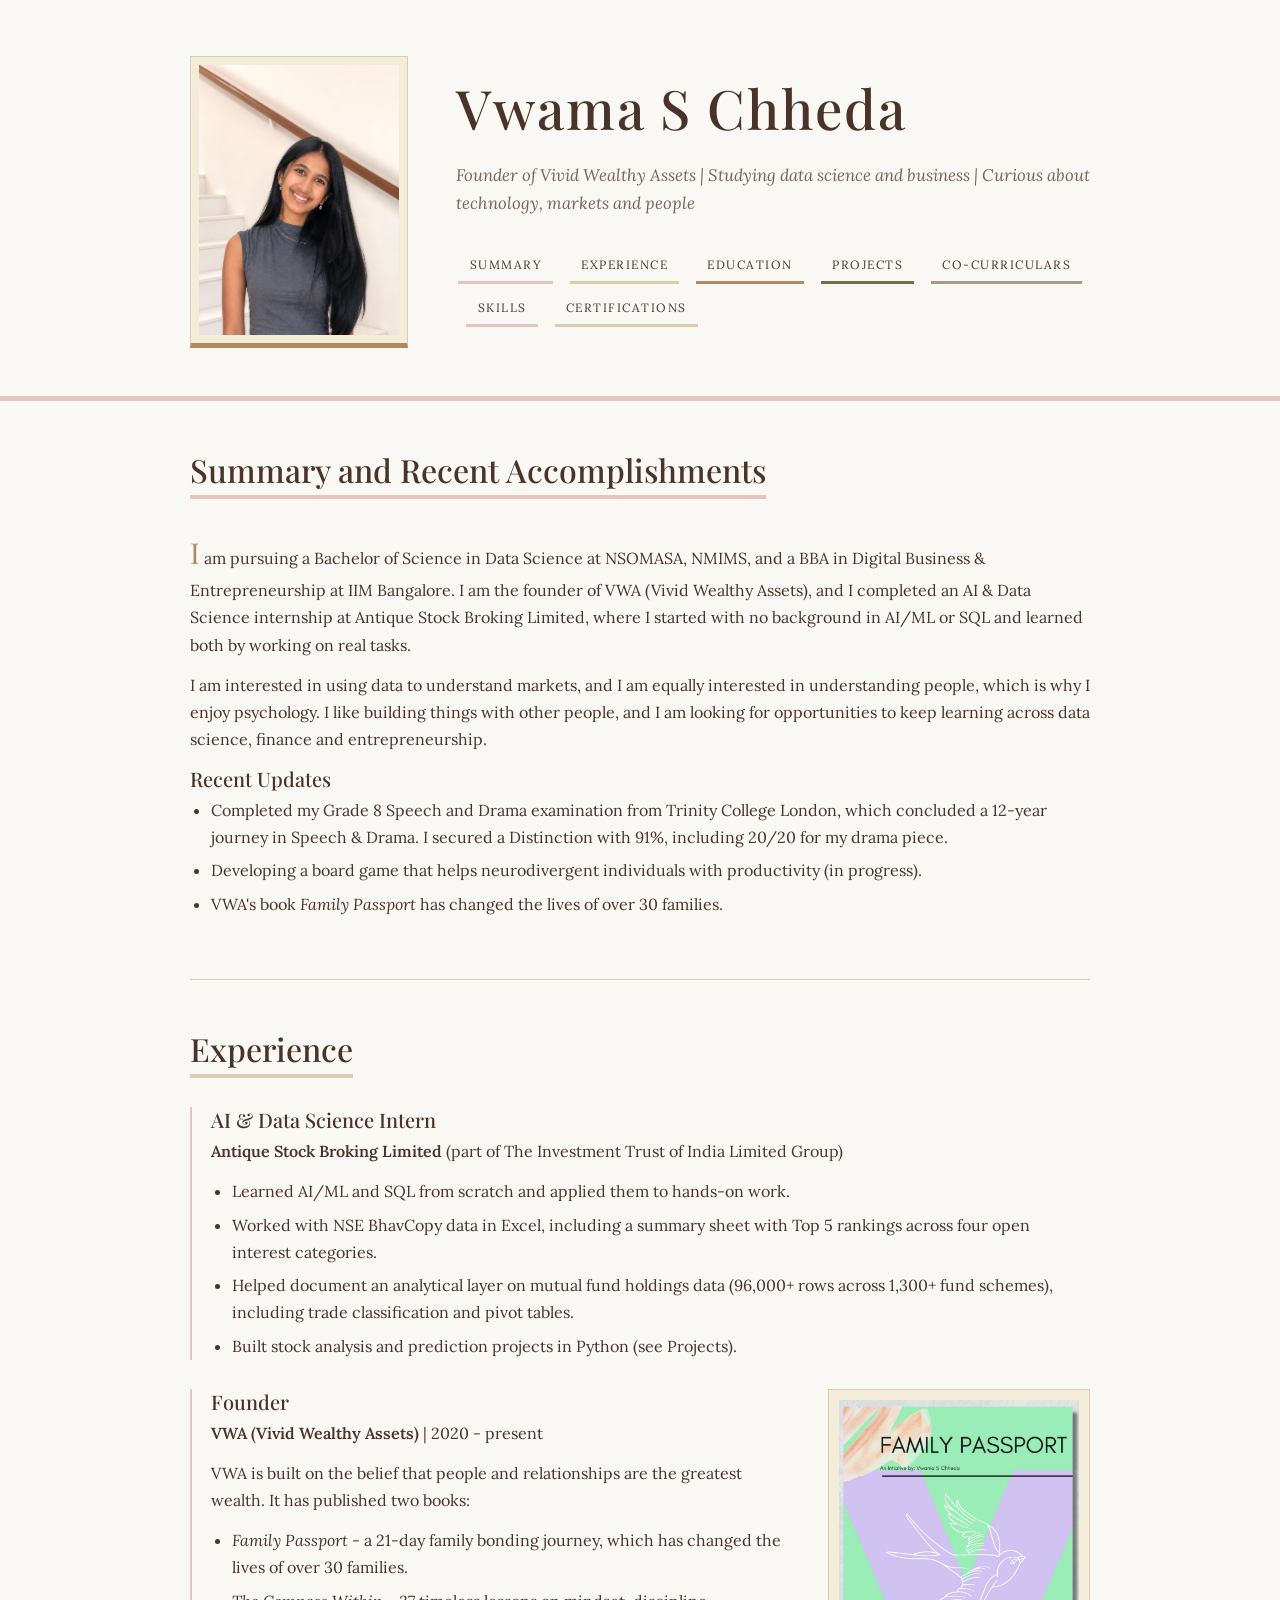
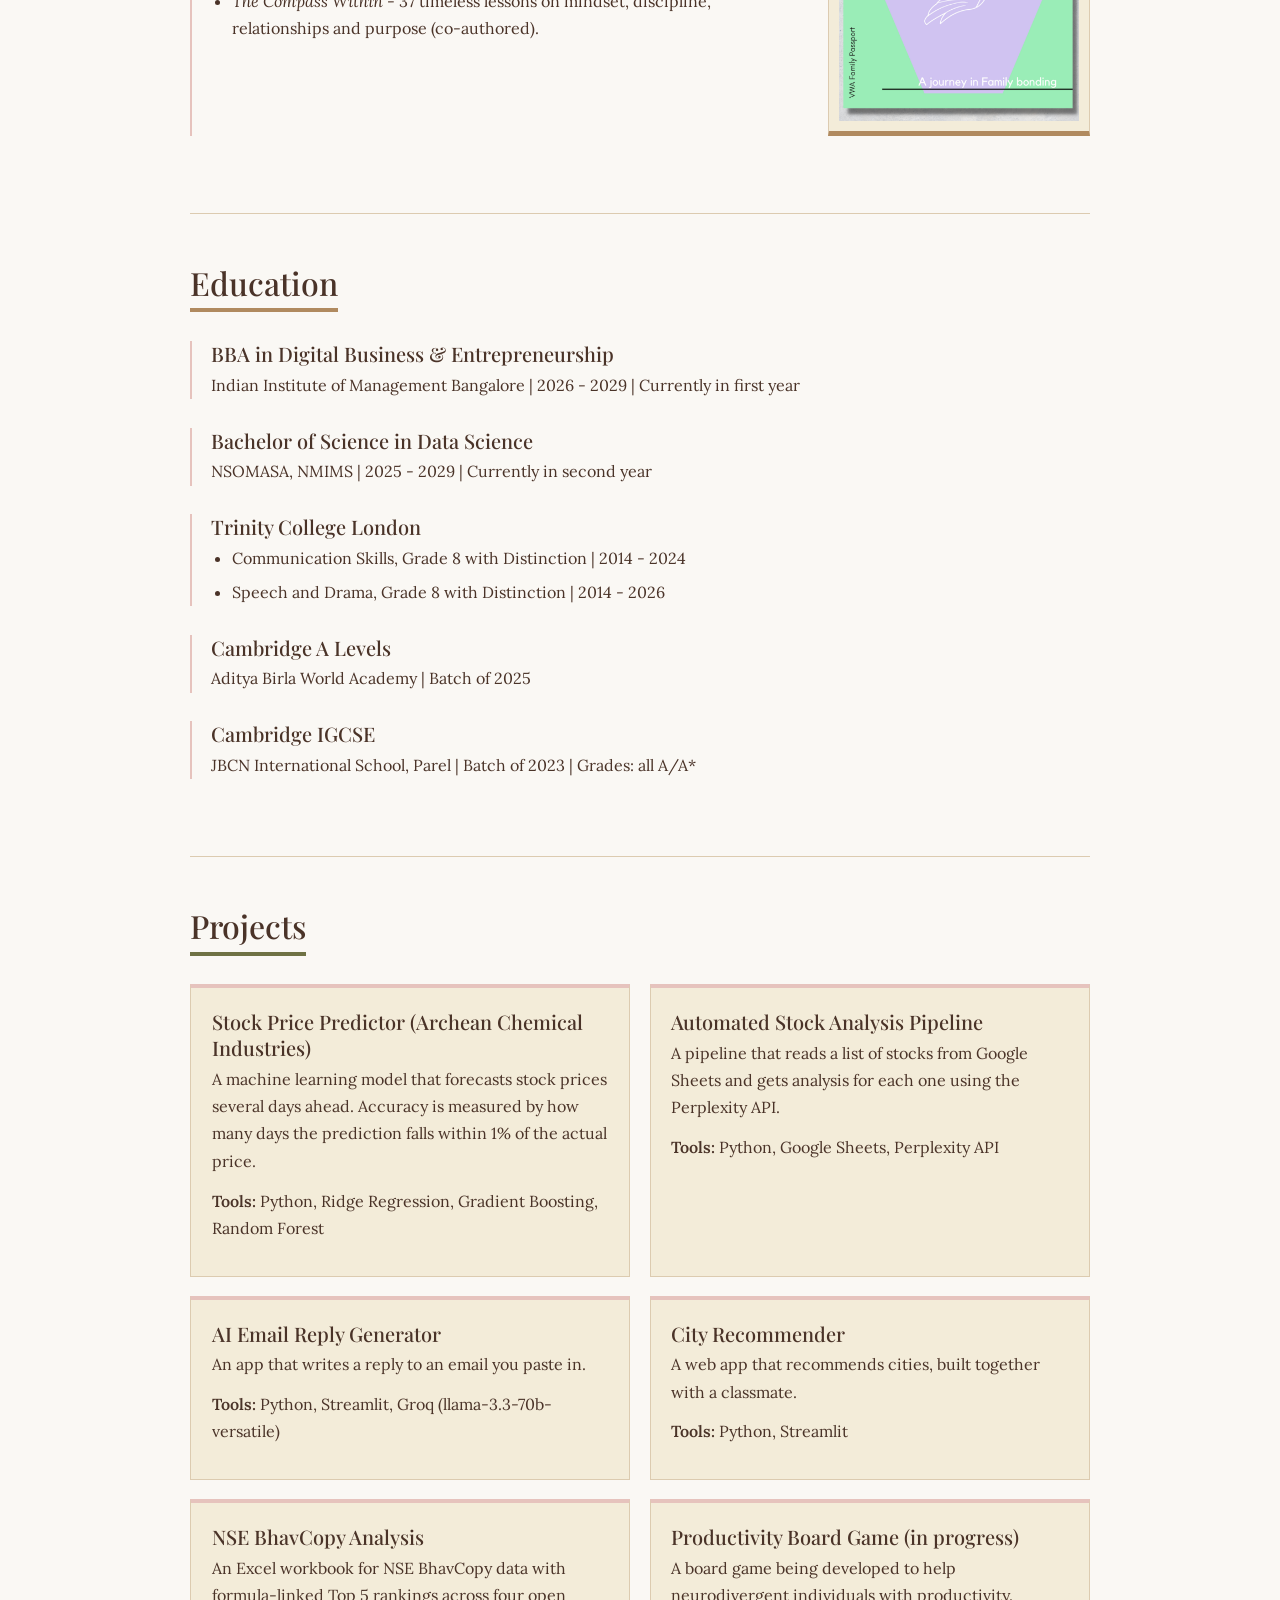
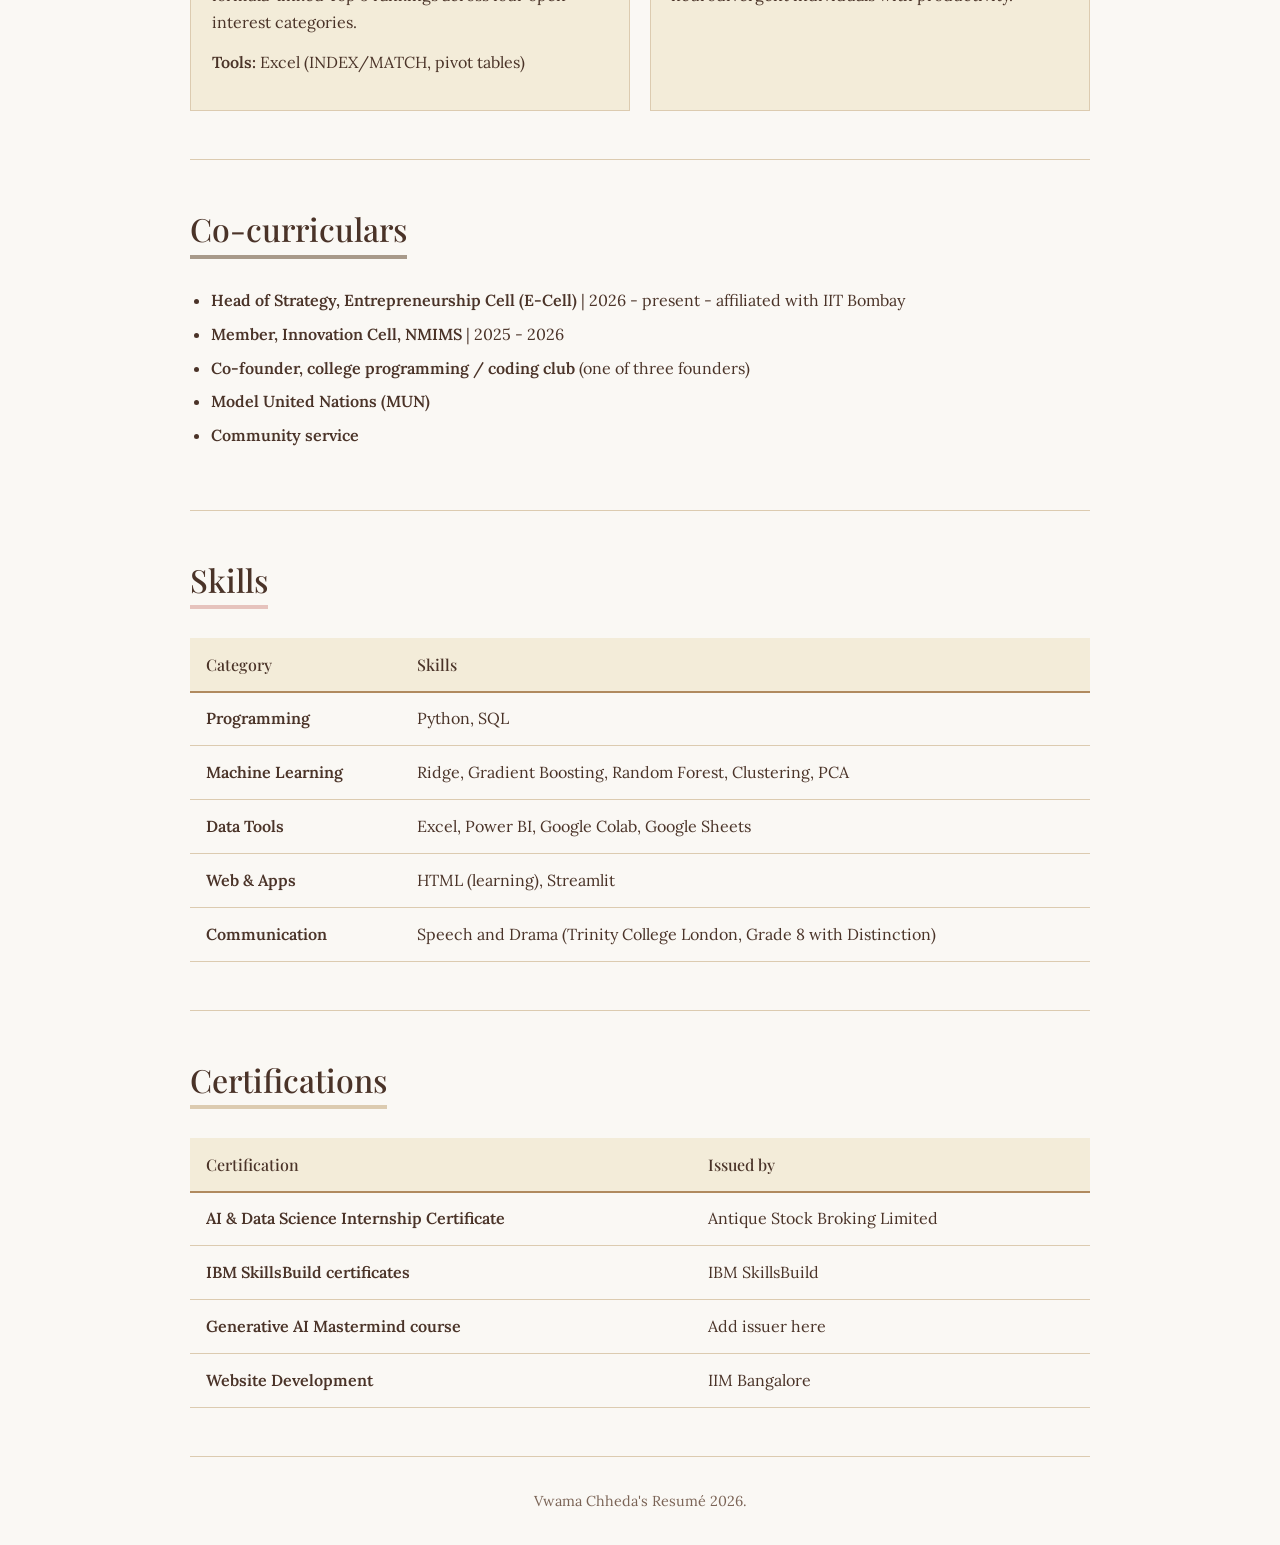
==== index.html @ 5d93e212 "index.html" ====
<!DOCTYPE html>
<html lang="en">

<head>
    <meta charset="UTF-8">
    <meta name="viewport" content="width=device-width, initial-scale=1.0">
    <title>Vwama S Chheda| Resume</title>

    <!-- Google Fonts embed code  -->
    <link rel="preconnect" href="https://fonts.googleapis.com">
    <link rel="preconnect" href="https://fonts.gstatic.com" crossorigin>
    <link href="https://fonts.googleapis.com/css2?family=Lora:ital,wght@0,400;0,600;1,400&family=Playfair+Display:wght@400;500;700&display=swap" rel="stylesheet">

    <!-- Link to the external stylesheet -->
    <link rel="stylesheet" href="styles.css">
</head>

<body>

    <!-- ============ HEADER ============ -->
    <header>
        <!-- Put your photo in an "images" folder next to this file and name it photo.jpg
             (or change the file name below) -->
        <img src="1.png" alt="Photo of Vwama" width="150">
        
        <h1>Vwama S Chheda</h1>
        <p>Founder of Vivid Wealthy Assets | Studying data science and business | Curious about technology, markets and people</p>

        <!-- Navigation: each link jumps to the section with the matching id -->
        <nav>
            <a href="#summary">Summary</a> |
            <a href="#experience">Experience</a> |
            <a href="#education">Education</a> |
            <a href="#projects">Projects</a> |
            <a href="#co-curriculars">Co-curriculars</a> |
            <a href="#skills">Skills</a> |
            <a href="#certifications">Certifications</a> |
        </nav>
    </header>

    <hr>

    <main>

        <!-- ============ SUMMARY AND RECENT ACCOMPLISHMENTS ============ -->
        <section id="summary">
            <h2>Summary and Recent Accomplishments</h2>
            <p>
                I am pursuing a Bachelor of Science in Data Science at NSOMASA, NMIMS, and a BBA in
                Digital Business &amp; Entrepreneurship at IIM Bangalore. I am the founder of VWA (Vivid Wealthy
                Assets), and I completed an AI &amp; Data Science internship at Antique Stock Broking Limited,
                where I started with no background in AI/ML or SQL and learned both by working on real tasks.
            </p>
            <p>
                I am interested in using data to understand markets, and I am equally interested in understanding
                people, which is why I enjoy psychology. I like building things with other people, and I am
                looking for opportunities to keep learning across data science, finance and entrepreneurship.
            </p>

            <h3>Recent Updates</h3>
            <ul>
                <li>
                    Completed my Grade 8 Speech and Drama examination from Trinity College London, which
                    concluded a 12-year journey in Speech &amp; Drama. I secured a Distinction with 91%, including
                    20/20 for my drama piece.
                </li>
                <li>
                    Developing a board game that helps neurodivergent individuals with productivity (in progress).
                </li>
                <li>
                    VWA's book <em>Family Passport</em> has changed the lives of over 30 families.
                </li>
            </ul>
        </section>

        <hr>

        <!-- ============ EXPERIENCE ============ -->
        <section id="experience">
            <h2>Experience</h2>

            <article>
                <h3>AI &amp; Data Science Intern</h3>
                <p>
                    <strong>Antique Stock Broking Limited</strong>
                    (part of The Investment Trust of India Limited Group)
                    <!-- Add your internship duration here, e.g. | Month Year - Month Year -->
                </p>
                <ul>
                    <li>Learned AI/ML and SQL from scratch and applied them to hands-on work.</li>
                    <li>Worked with NSE BhavCopy data in Excel, including a summary sheet with Top 5 rankings
                        across four open interest categories.</li>
                    <li>Helped document an analytical layer on mutual fund holdings data (96,000+ rows across
                        1,300+ fund schemes), including trade classification and pivot tables.</li>
                    <li>Built stock analysis and prediction projects in Python (see Projects).</li>
                </ul>
            </article>

            <!-- Founder: text on one side, image of the books box on the other.
                 Put your photo of the box in images/books-box.jpg -->
            <article class="founder">
                <div class="founder-text">
                    <h3>Founder</h3>
                    <p><strong>VWA (Vivid Wealthy Assets)</strong> | 2020 - present</p>
                    <p>
                        VWA is built on the belief that people and relationships are the greatest wealth.
                        It has published two books:
                    </p>
                    <ul>
                        <li><em>Family Passport</em> - a 21-day family bonding journey, which has changed the lives
                            of over 30 families.</li>
                        <li><em>The Compass Within</em> - 37 timeless lessons on mindset, discipline,
                            relationships and purpose (co-authored).</li>
                    </ul>
                </div>
                <figure class="books-box">
                    <img src="Family Passport Book | Cover Page.png" alt="The VWA books box">
                </figure>
            </article>
        </section>

        <hr>

        <!-- ============ EDUCATION ============ -->
        <section id="education">
            <h2>Education</h2>

            <article>
                <h3>BBA in Digital Business &amp; Entrepreneurship</h3>
                <p>Indian Institute of Management Bangalore | 2026 - 2029 | Currently in first year</p>
            </article>

            <article>
                <h3>Bachelor of Science in Data Science</h3>
                <p>NSOMASA, NMIMS | 2025 - 2029 | Currently in second year</p>
            </article>

            <article>
                <h3>Trinity College London</h3>
                <ul>
                    <li>Communication Skills, Grade 8 with Distinction | 2014 - 2024</li>
                    <li>Speech and Drama, Grade 8 with Distinction | 2014 - 2026</li>
                </ul>
            </article>

            <article>
                <h3>Cambridge A Levels</h3>
                <p>Aditya Birla World Academy | Batch of 2025</p>
            </article>

            <article>
                <h3>Cambridge IGCSE</h3>
                <p>JBCN International School, Parel | Batch of 2023 | Grades: all A/A*</p>
            </article>
        </section>

        <hr>

        <!-- ============ PROJECTS ============ -->
        <section id="projects">
            <h2>Projects</h2>

            <article>
                <h3>Stock Price Predictor (Archean Chemical Industries)</h3>
                <p>
                    A machine learning model that forecasts stock prices several days ahead. Accuracy is
                    measured by how many days the prediction falls within 1% of the actual price.
                </p>
                <p><strong>Tools:</strong> Python, Ridge Regression, Gradient Boosting, Random Forest</p>
            </article>

            <article>
                <h3>Automated Stock Analysis Pipeline</h3>
                <p>
                    A pipeline that reads a list of stocks from Google Sheets and gets analysis for each
                    one using the Perplexity API.
                </p>
                <p><strong>Tools:</strong> Python, Google Sheets, Perplexity API</p>
            </article>

            <article>
                <h3>AI Email Reply Generator</h3>
                <p>An app that writes a reply to an email you paste in.</p>
                <p><strong>Tools:</strong> Python, Streamlit, Groq (llama-3.3-70b-versatile)</p>
            </article>

            <article>
                <h3>City Recommender</h3>
                <p>A web app that recommends cities, built together with a classmate.</p>
                <p><strong>Tools:</strong> Python, Streamlit</p>
            </article>

            <article>
                <h3>NSE BhavCopy Analysis</h3>
                <p>
                    An Excel workbook for NSE BhavCopy data with formula-linked Top 5 rankings
                    across four open interest categories.
                </p>
                <p><strong>Tools:</strong> Excel (INDEX/MATCH, pivot tables)</p>
            </article>

            <article>
                <h3>Productivity Board Game (in progress)</h3>
                <p>A board game being developed to help neurodivergent individuals with productivity.</p>
            </article>
        </section>

        <hr>

        <!-- ============ CO-CURRICULARS ============ -->
        <section id="co-curriculars">
            <h2>Co-curriculars</h2>
            <ul>
                 <li>
                    <strong>Head of Strategy, Entrepreneurship Cell (E-Cell)</strong> | 2026 - present - affiliated with IIT Bombay
                </li>
                <li>
                    <strong>Member, Innovation Cell, NMIMS</strong> | 2025 - 2026
                </li>
                <li>
                    <strong>Co-founder, college programming / coding club</strong> (one of three founders)
                </li>
                <li>
                    <strong>Model United Nations (MUN)</strong>
                    <!-- Add details: conferences attended, awards, years -->
                </li>
                <li>
                    <strong>Community service</strong>
                    <!-- Add details: what you did, where, and when -->
                </li>
            </ul>
        </section>

        <hr>

        <!-- ============ SKILLS (table) ============ -->
        <section id="skills">
            <h2>Skills</h2>
            <table border="1">
                <thead>
                    <tr>
                        <th>Category</th>
                        <th>Skills</th>
                    </tr>
                </thead>
                <tbody>
                    <tr>
                        <td>Programming</td>
                        <td>Python, SQL</td>
                    </tr>
                    <tr>
                        <td>Machine Learning</td>
                        <td>Ridge, Gradient Boosting, Random Forest, Clustering, PCA</td>
                    </tr>
                    <tr>
                        <td>Data Tools</td>
                        <td>Excel, Power BI, Google Colab, Google Sheets</td>
                    </tr>
                    <tr>
                        <td>Web &amp; Apps</td>
                        <td>HTML (learning), Streamlit</td>
                    </tr>
                    <tr>
                        <td>Communication</td>
                        <td>Speech and Drama (Trinity College London, Grade 8 with Distinction)</td>
                    </tr>
                </tbody>
            </table>
        </section>

        <hr>

        <!-- ============ CERTIFICATIONS (table) ============ -->
        <section id="certifications">
            <h2>Certifications</h2>
            <table border="1">
                <thead>
                    <tr>
                        <th>Certification</th>
                        <th>Issued by</th>
                    </tr>
                </thead>
                <tbody>
                    <tr>
                        <td>AI &amp; Data Science Internship Certificate</td>
                        <td>Antique Stock Broking Limited</td>
                    </tr>
                    <tr>
                        <td>IBM SkillsBuild certificates</td>
                        <td>IBM SkillsBuild</td>
                    </tr>
                    <tr>
                        <td>Generative AI Mastermind course</td>
                        <!-- Fill in who issued this -->
                        <td>Add issuer here</td>
                    </tr>
                    <tr>
                        <td>Website Development</td>
                        <td>IIM Bangalore</td>
                    </tr>
                </tbody>
            </table>
        </section>

        <hr>

        

    <!-- ============ FOOTER ============ -->
    <footer>
        <p> Vwama Chheda's Resumé 2026.</p>
    </footer>

</body>

</html>
---- styles.css ----
/* ==========================================================
   styles.css  -  Resume website for Vwama
   Theme: modern, minimal, warm neutrals.
   Uses only what was taught in Modules 4 and 5.

   Colour palette (hex codes):
     Off-white  #faf8f4   page background
     Mocha      #4a3328   main text colour (dark brown)
     Soft mocha #7a6355   secondary text
     Blush      #e6c3bd   lines, hover fills
     Ivory      #f3ecd9   soft fills (project cards, table headers)
     Oak        #b08a5f   lines, hover colour
     Sand       #dccbb0   thin divider lines
     Olive      #6f7244   links, buttons
     Taupe      #a89a8a   form borders, lines
   ========================================================== */


/* ---------- 1. GLOBAL STYLES ---------- */

/* Universal selector: remove default margin/padding from every element,
   so all the spacing below is deliberate. */
* {
    margin: 0;
    padding: 0;
}

/* Font set once on html and inherited (Module 4: Website Styling) */
html {
    font-family: "Lora", "Times New Roman", serif;     /* font stack */
    font-size: 100%;
}

body {
    background-color: #faf8f4;
    color: #4a3328;
    line-height: 1.7;
}

/* Formal serif for all headings */
h1, h2, h3 {
    line-height: 1.3;
    font-family: "Playfair Display", "Times New Roman", serif;
    font-weight: 500;
    color: #4a3328;
}

p {
    margin-bottom: 0.8rem;
}

strong {
    font-weight: 600;
}

a {
    color: #6f7244;
    text-decoration: none;
}

a:hover {
    text-decoration: underline;
}

/* Pseudo-element: colour of highlighted text */
::selection {
    background-color: #e6c3bd;
    color: #4a3328;
}

/* The <hr> lines become thin sand dividers between sections */
hr {
    border: none;
    border-top: 1px solid #dccbb0;
}

/* Adjacent-sibling selector: the first line, right after the header,
   is a thicker blush line */
header + hr {
    border-top: 5px solid #e6c3bd;
}


/* ---------- 2. HEADER (CSS Grid) ---------- */

/* Two columns: portrait photo on the left, text on the right */
header {
    max-width: 900px;
    margin: 0 auto;
    padding: 3.5rem 1.5rem 3rem 1.5rem;
    display: grid;
    grid-template-columns: auto 1fr;
    column-gap: 3rem;
    align-items: center;
}

/* Portrait (rectangle, taller than wide). It spans all 3 text rows. */
header img {
    grid-row: 1 / 4;
    width: 200px;
    height: 270px;
    object-fit: cover;                    /* crops the photo instead of squashing it (looked up on MDN) */
    padding: 8px;
    background-color: #f3ecd9;
    border: 1px solid #dccbb0;
    border-bottom: 5px solid #b08a5f;
}

header h1 {
    grid-column: 2;
    font-size: 3.4rem;
    font-weight: 500;
    letter-spacing: 2px;
    align-self: end;
    margin-bottom: 0.5rem;
}

header > p {                              /* child selector: only the tagline */
    grid-column: 2;
    font-size: 1.05rem;
    font-style: italic;
    color: #7a6355;
    margin-bottom: 1.2rem;
}

header nav {
    grid-column: 2;
    align-self: start;
}


/* ---------- 3. NAVIGATION ---------- */

/* The "|" characters in the HTML sit directly inside <nav>. Giving the nav
   the same colour as the background hides them, while the links
   get their own colour below. */
nav {
    color: #faf8f4;
}

nav a {
    display: inline-block;
    padding: 0.35rem 0.7rem;
    margin: 0.25rem 0.15rem;
    color: #4a3328;
    font-size: 0.75rem;
    letter-spacing: 1.5px;
    text-transform: uppercase;
    border-bottom: 3px solid #e6c3bd;     /* each link gets a coloured line */
}

/* nth-of-type with a formula (like 7n in the lesson): the lines cycle
   through blush, sand, oak, olive, taupe */
nav a:nth-of-type(5n+1) { border-bottom-color: #e6c3bd; }
nav a:nth-of-type(5n+2) { border-bottom-color: #dccbb0; }
nav a:nth-of-type(5n+3) { border-bottom-color: #b08a5f; }
nav a:nth-of-type(5n+4) { border-bottom-color: #6f7244; }
nav a:nth-of-type(5n+5) { border-bottom-color: #a89a8a; }

nav a:hover {
    background-color: #f3ecd9;
    text-decoration: none;
}

nav a:active {
    background-color: #dccbb0;
}


/* ---------- 4. MAIN CONTENT ---------- */

main {
    max-width: 900px;
    margin: 0 auto;
    padding: 0 1.5rem;
}

main section {
    padding: 3rem 0;
}

h2 {
    display: inline-block;                /* so the line is only as wide as the text */
    font-size: 2rem;
    padding-bottom: 0.3rem;
    margin-bottom: 1.8rem;
    border-bottom: 4px solid #e6c3bd;
}

/* The underline colour changes from section to section */
main section:nth-of-type(5n+1) h2 { border-bottom-color: #e6c3bd; }
main section:nth-of-type(5n+2) h2 { border-bottom-color: #dccbb0; }
main section:nth-of-type(5n+3) h2 { border-bottom-color: #b08a5f; }
main section:nth-of-type(5n+4) h2 { border-bottom-color: #6f7244; }
main section:nth-of-type(5n+5) h2 { border-bottom-color: #a89a8a; }

h3 {
    font-size: 1.25rem;
    margin-bottom: 0.3rem;
}

ul {
    padding-left: 1.3rem;
    margin-bottom: 0.8rem;
}

li {
    margin-bottom: 0.4rem;
}

/* Every <article> (a job, a degree, ...) gets a thin blush line on the left */
article {
    border-left: 2px solid #e6c3bd;
    padding-left: 1.2rem;
    margin-bottom: 1.8rem;
}

article:hover {
    border-left-color: #b08a5f;
}

/* Pseudo-element: a larger first letter in the summary */
#summary p:first-of-type::first-letter {
    font-family: "Playfair Display", serif;
    font-size: 1.8rem;
    color: #b08a5f;
}


/* ---------- 5. FOUNDER + BOOKS IMAGE (Flexbox) ---------- */

/* Class selector. Flexbox puts the text and the image side by side.
   flex-wrap lets the image drop below the text on narrow screens. */
.founder {
    display: flex;
    flex-wrap: wrap;
    align-items: flex-start;
    gap: 2rem;
}

.founder-text {
    flex: 1 1 280px;                      /* flex grow, shrink and basis in one line */
}

/* Reserved space for the box photo: an ivory frame with a sand border */
.books-box {
    flex: 0 0 auto;
    width: 240px;
    min-height: 240px;
    padding: 10px;
    background-color: #f3ecd9;
    border: 1px solid #dccbb0;
    border-bottom: 5px solid #b08a5f;
}

.books-box img {
    display: block;
    width: 100%;
}


/* ---------- 6. PROJECTS (CSS Grid) ---------- */

/* The grid is on the section itself: 2 equal columns and a gap */
#projects {
    display: grid;
    grid-template-columns: repeat(2, 1fr);
    gap: 1.2rem;
}

/* The heading spans both columns (grid line 1 to the last line, -1) */
#projects h2 {
    grid-column: 1 / -1;
    justify-self: start;
    margin-bottom: 0.6rem;
}

#projects article {
    margin-bottom: 0;
    padding: 1.3rem;
    background-color: #f3ecd9;
    border: 1px solid #dccbb0;
    border-top: 4px solid #e6c3bd;
}

#projects article:hover {
    border-top-color: #b08a5f;
}


/* ---------- 7. TABLES ---------- */

table {
    width: 100%;
    border: none;                         /* overrides border="1" in the HTML */
    border-collapse: collapse;
}

th {
    background-color: #f3ecd9;
    text-align: left;
    font-family: "Playfair Display", serif;
    font-weight: 500;
    padding: 0.8rem 1rem;
    border: none;
    border-bottom: 2px solid #b08a5f;
}

td {
    padding: 0.8rem 1rem;
    border: none;
    border-bottom: 1px solid #dccbb0;
}

td:nth-of-type(1) {
    font-weight: 600;
}

tbody tr:hover {
    background-color: #f3ecd9;
}


/* ---------- 8. CONTACT FORM ---------- */

label {
    font-weight: 600;
    font-size: 0.9rem;
}

/* Attribute selectors: style inputs by type.
   calc(): 100% minus padding (24px) and border (2px) = exact width */
input[type="text"],
input[type="email"],
textarea {
    width: calc(100% - 26px);
    max-width: 500px;
    padding: 12px;
    margin-top: 0.3rem;
    background-color: #ffffff;
    border: 1px solid #a89a8a;
    border-radius: 2px;
    font-family: inherit;                 /* inherit: use the page font */
    font-size: 1rem;
    color: #4a3328;
}

input[type="text"]:focus,
input[type="email"]:focus,
textarea:focus {
    border-color: #6f7244;
    outline: 3px solid #e6c3bd;
}

button {
    background-color: #6f7244;
    color: #faf8f4;
    font-family: inherit;
    font-size: 0.8rem;
    letter-spacing: 2px;
    text-transform: uppercase;
    padding: 0.9rem 2.2rem;
    border: none;
    border-bottom: 4px solid #b08a5f;
}

button:hover {
    background-color: #b08a5f;
    border-bottom-color: #6f7244;
}

button:active {
    background-color: #4a3328;
}


/* ---------- 9. FOOTER ---------- */

footer {
    text-align: center;
    padding: 2rem 1rem;
    color: #7a6355;
    font-size: 0.9rem;
}

footer p {
    margin-bottom: 0;
}


/* ---------- 10. RESPONSIVE (media query) ---------- */

/* At most 700px wide (phones, small tablets) */
@media (max-width: 700px) {

    /* header becomes one centred column */
    header {
        grid-template-columns: 1fr;
        text-align: center;
        padding-top: 2.5rem;
    }

    header img {
        grid-row: auto;
        justify-self: center;
        margin-bottom: 1.5rem;
    }

    header h1,
    header > p,
    header nav {
        grid-column: 1;
    }

    header h1 {
        font-size: 2.6rem;
        align-self: auto;
    }

    #projects {
        grid-template-columns: 1fr;
    }

    .books-box {
        width: calc(100% - 22px);         /* full width minus padding (20px) and border (2px) */
    }

    th, td {
        padding: 0.6rem 0.5rem;
    }
}
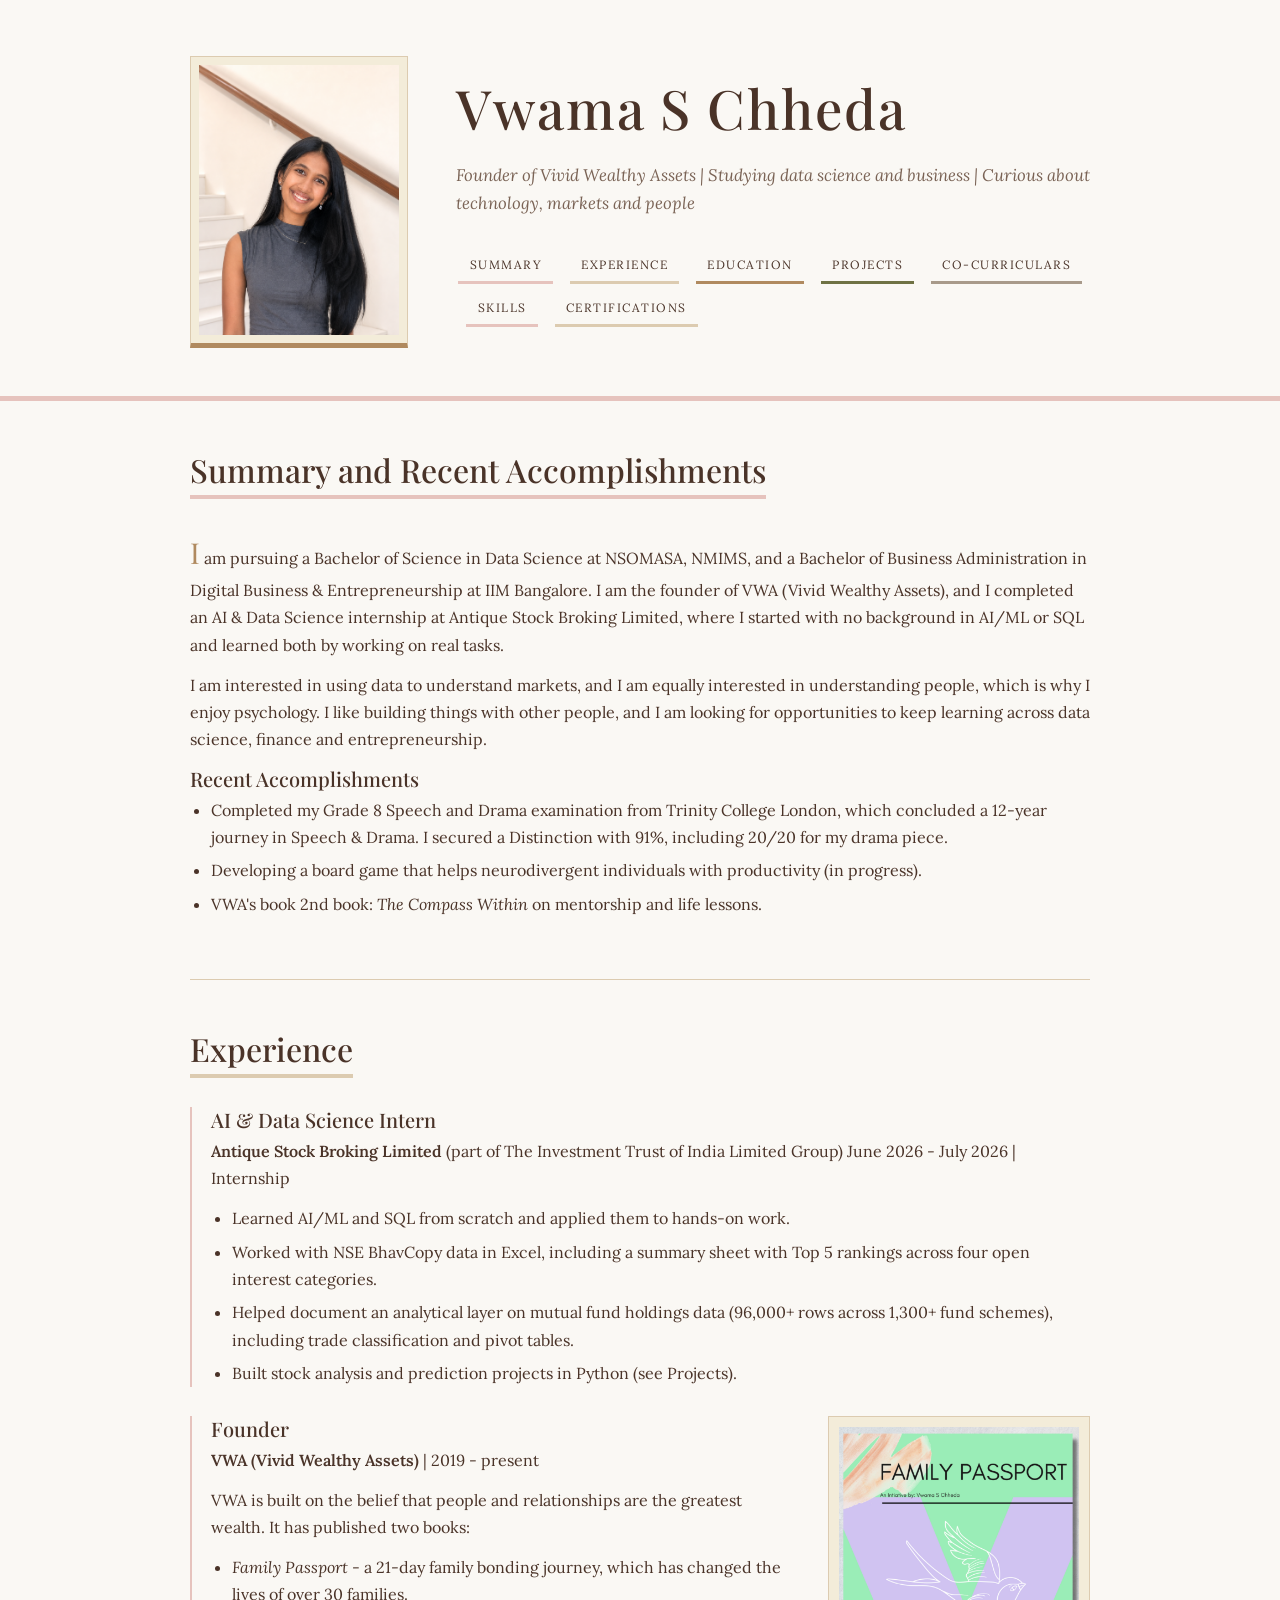
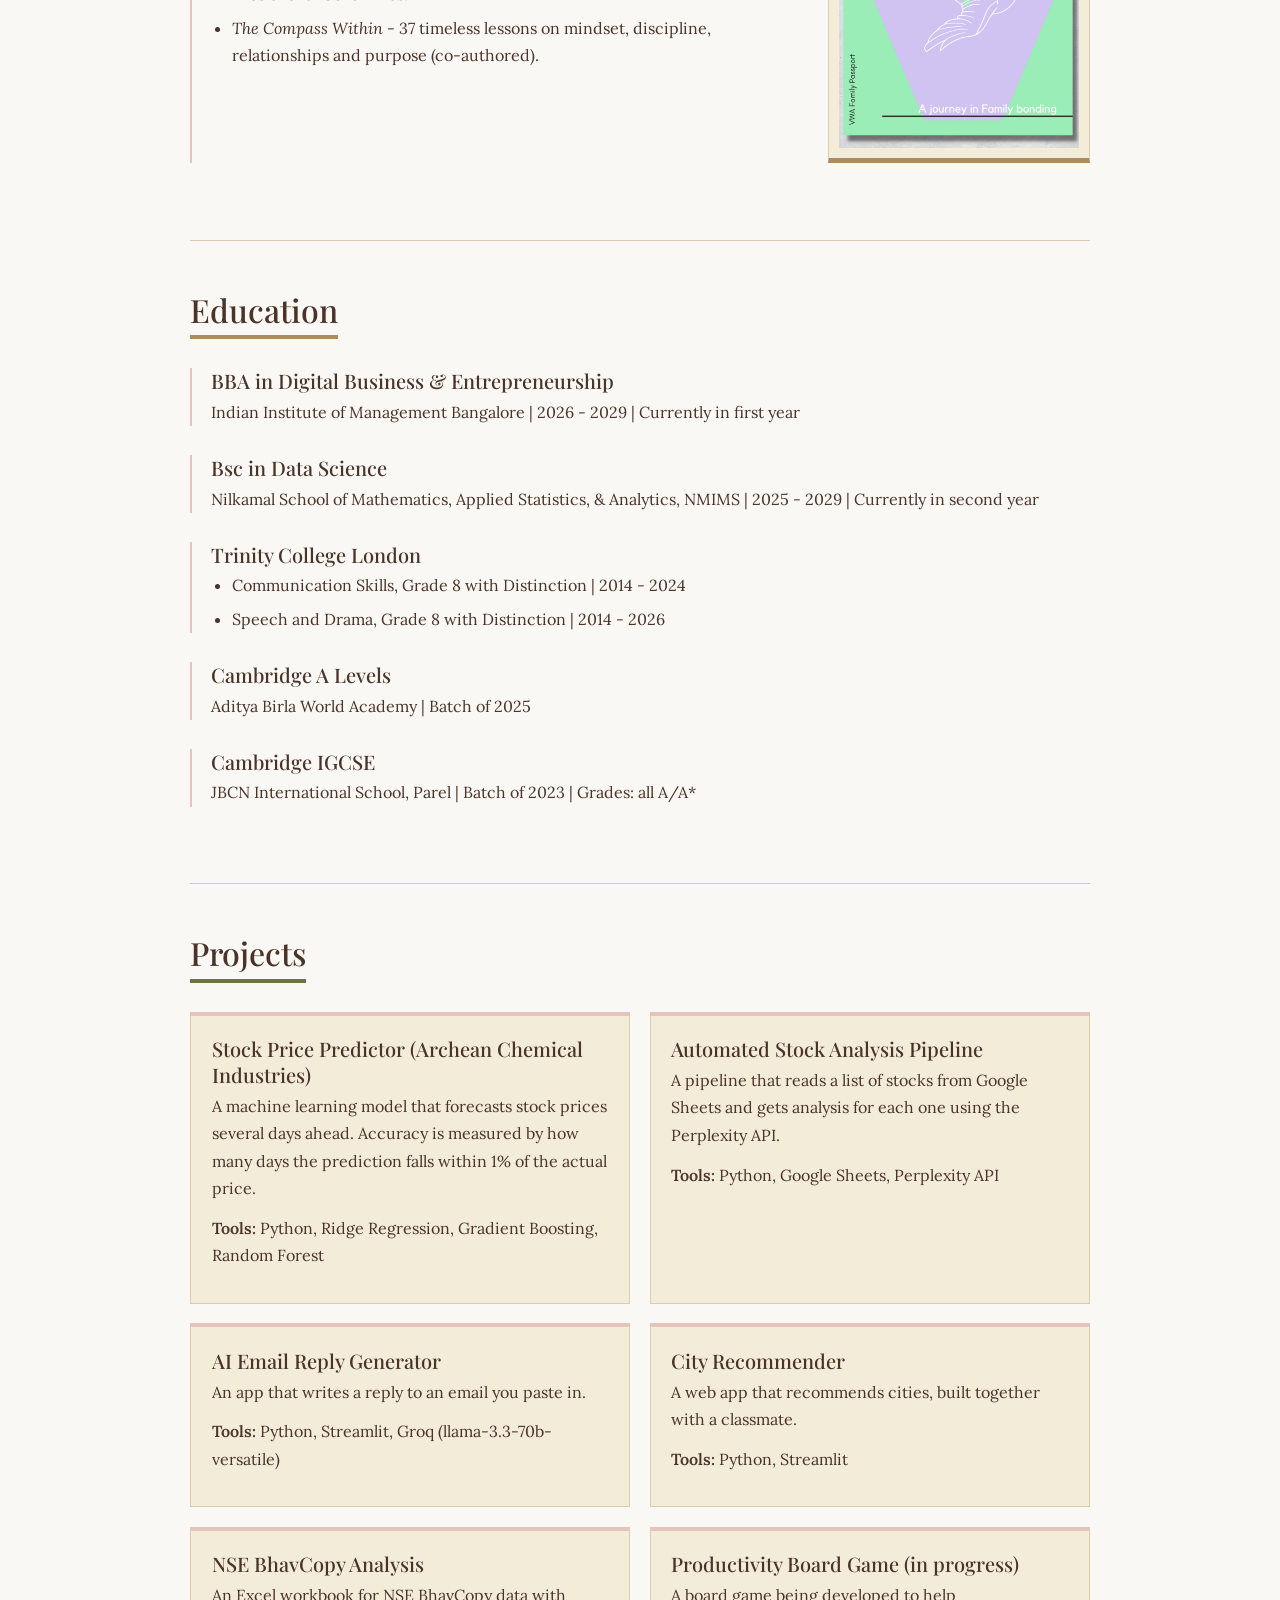
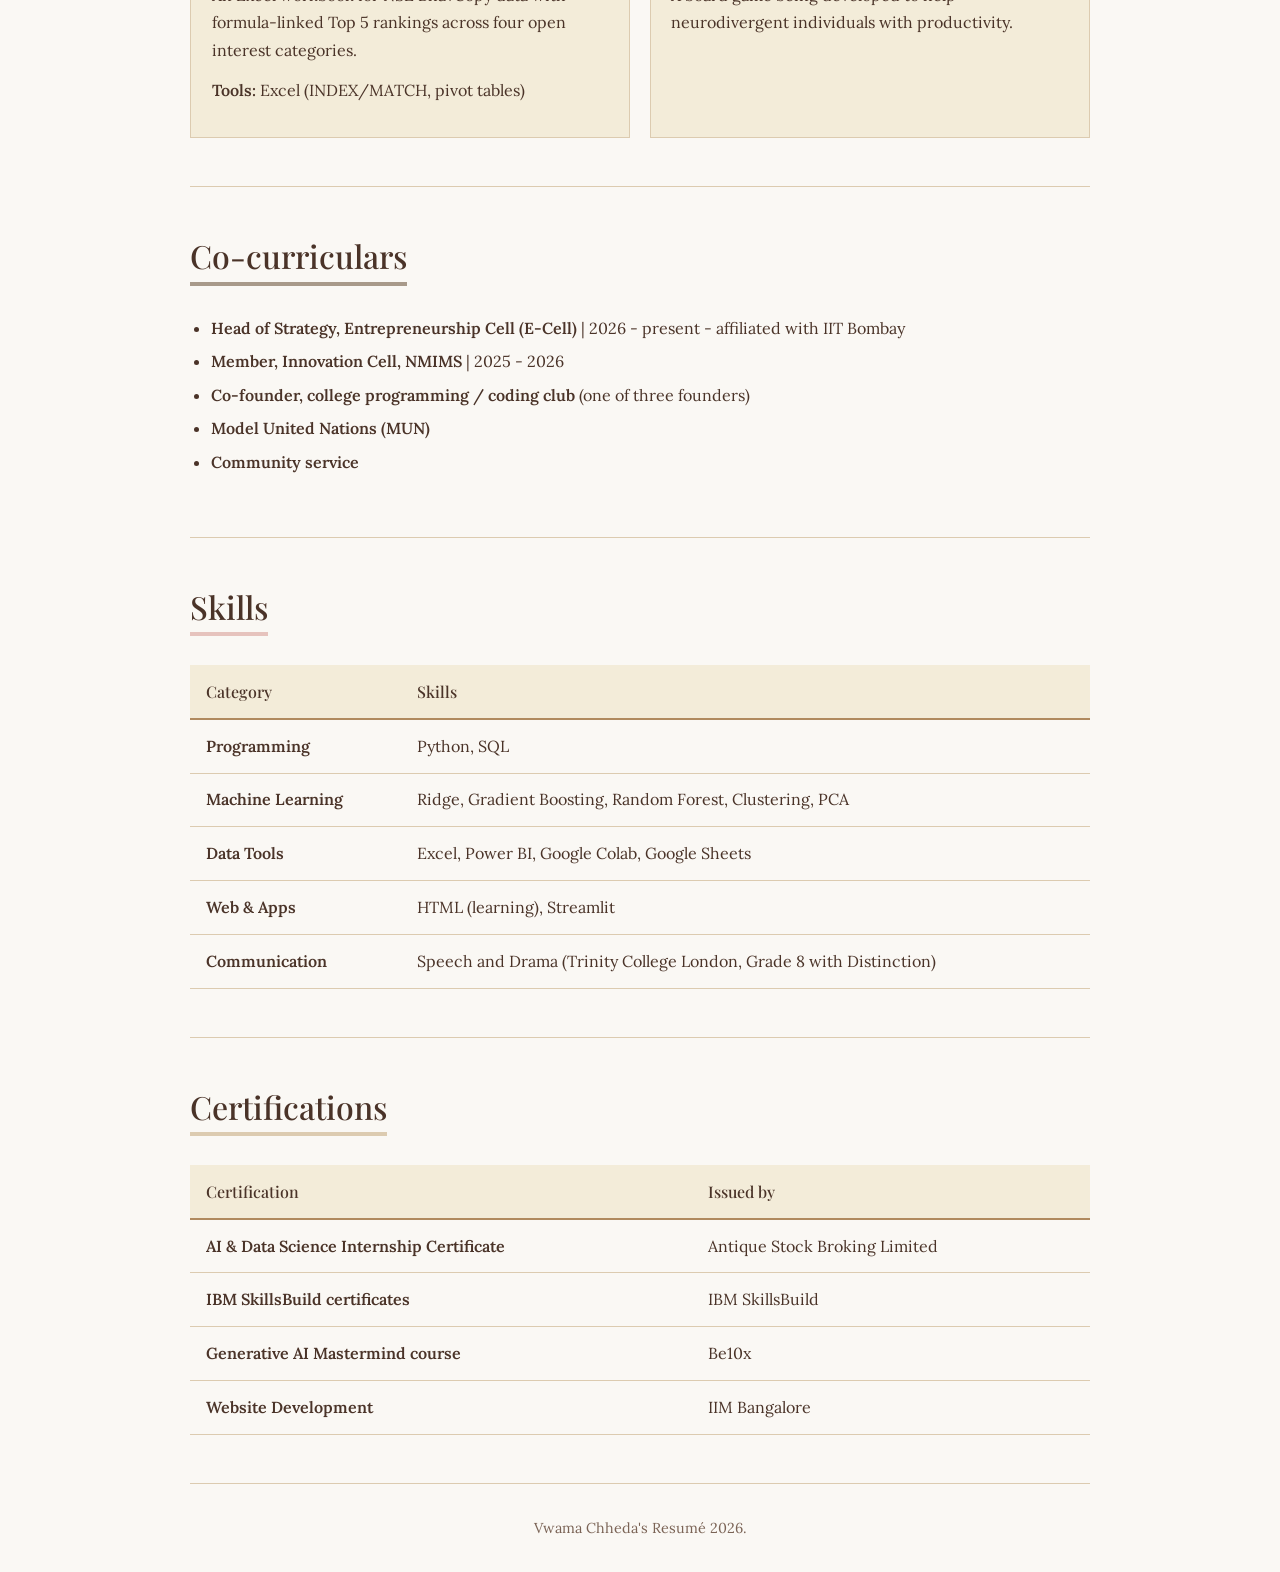
==== commit fc033d9e: "Update index.html" ====
--- a/index.html
+++ b/index.html
@@ -46,8 +46,8 @@
         <section id="summary">
             <h2>Summary and Recent Accomplishments</h2>
             <p>
-                I am pursuing a Bachelor of Science in Data Science at NSOMASA, NMIMS, and a BBA in
-                Digital Business &amp; Entrepreneurship at IIM Bangalore. I am the founder of VWA (Vivid Wealthy
+                I am pursuing a Bachelor of Science in Data Science at NSOMASA, NMIMS, and a Bachelor of Business Administration 
+                in Digital Business &amp; Entrepreneurship at IIM Bangalore. I am the founder of VWA (Vivid Wealthy
                 Assets), and I completed an AI &amp; Data Science internship at Antique Stock Broking Limited,
                 where I started with no background in AI/ML or SQL and learned both by working on real tasks.
             </p>
@@ -57,7 +57,7 @@
                 looking for opportunities to keep learning across data science, finance and entrepreneurship.
             </p>
 
-            <h3>Recent Updates</h3>
+            <h3>Recent Accomplishments </h3>
             <ul>
                 <li>
                     Completed my Grade 8 Speech and Drama examination from Trinity College London, which
@@ -68,7 +68,7 @@
                     Developing a board game that helps neurodivergent individuals with productivity (in progress).
                 </li>
                 <li>
-                    VWA's book <em>Family Passport</em> has changed the lives of over 30 families.
+                    VWA's book 2nd book: <em> The Compass Within</em> on mentorship and life lessons.
                 </li>
             </ul>
         </section>
@@ -84,7 +84,7 @@
                 <p>
                     <strong>Antique Stock Broking Limited</strong>
                     (part of The Investment Trust of India Limited Group)
-                    <!-- Add your internship duration here, e.g. | Month Year - Month Year -->
+                    June 2026 - July 2026 | Internship
                 </p>
                 <ul>
                     <li>Learned AI/ML and SQL from scratch and applied them to hands-on work.</li>
@@ -96,12 +96,10 @@
                 </ul>
             </article>
 
-            <!-- Founder: text on one side, image of the books box on the other.
-                 Put your photo of the box in images/books-box.jpg -->
             <article class="founder">
                 <div class="founder-text">
                     <h3>Founder</h3>
-                    <p><strong>VWA (Vivid Wealthy Assets)</strong> | 2020 - present</p>
+                    <p><strong>VWA (Vivid Wealthy Assets)</strong> | 2019 - present</p>
                     <p>
                         VWA is built on the belief that people and relationships are the greatest wealth.
                         It has published two books:
@@ -131,8 +129,8 @@
             </article>
 
             <article>
-                <h3>Bachelor of Science in Data Science</h3>
-                <p>NSOMASA, NMIMS | 2025 - 2029 | Currently in second year</p>
+                <h3>Bsc in Data Science</h3>
+                <p>Nilkamal School of Mathematics, Applied Statistics, & Analytics, NMIMS | 2025 - 2029 | Currently in second year</p>
             </article>
 
             <article>
@@ -292,7 +290,7 @@
                     <tr>
                         <td>Generative AI Mastermind course</td>
                         <!-- Fill in who issued this -->
-                        <td>Add issuer here</td>
+                        <td>Be10x</td>
                     </tr>
                     <tr>
                         <td>Website Development</td>
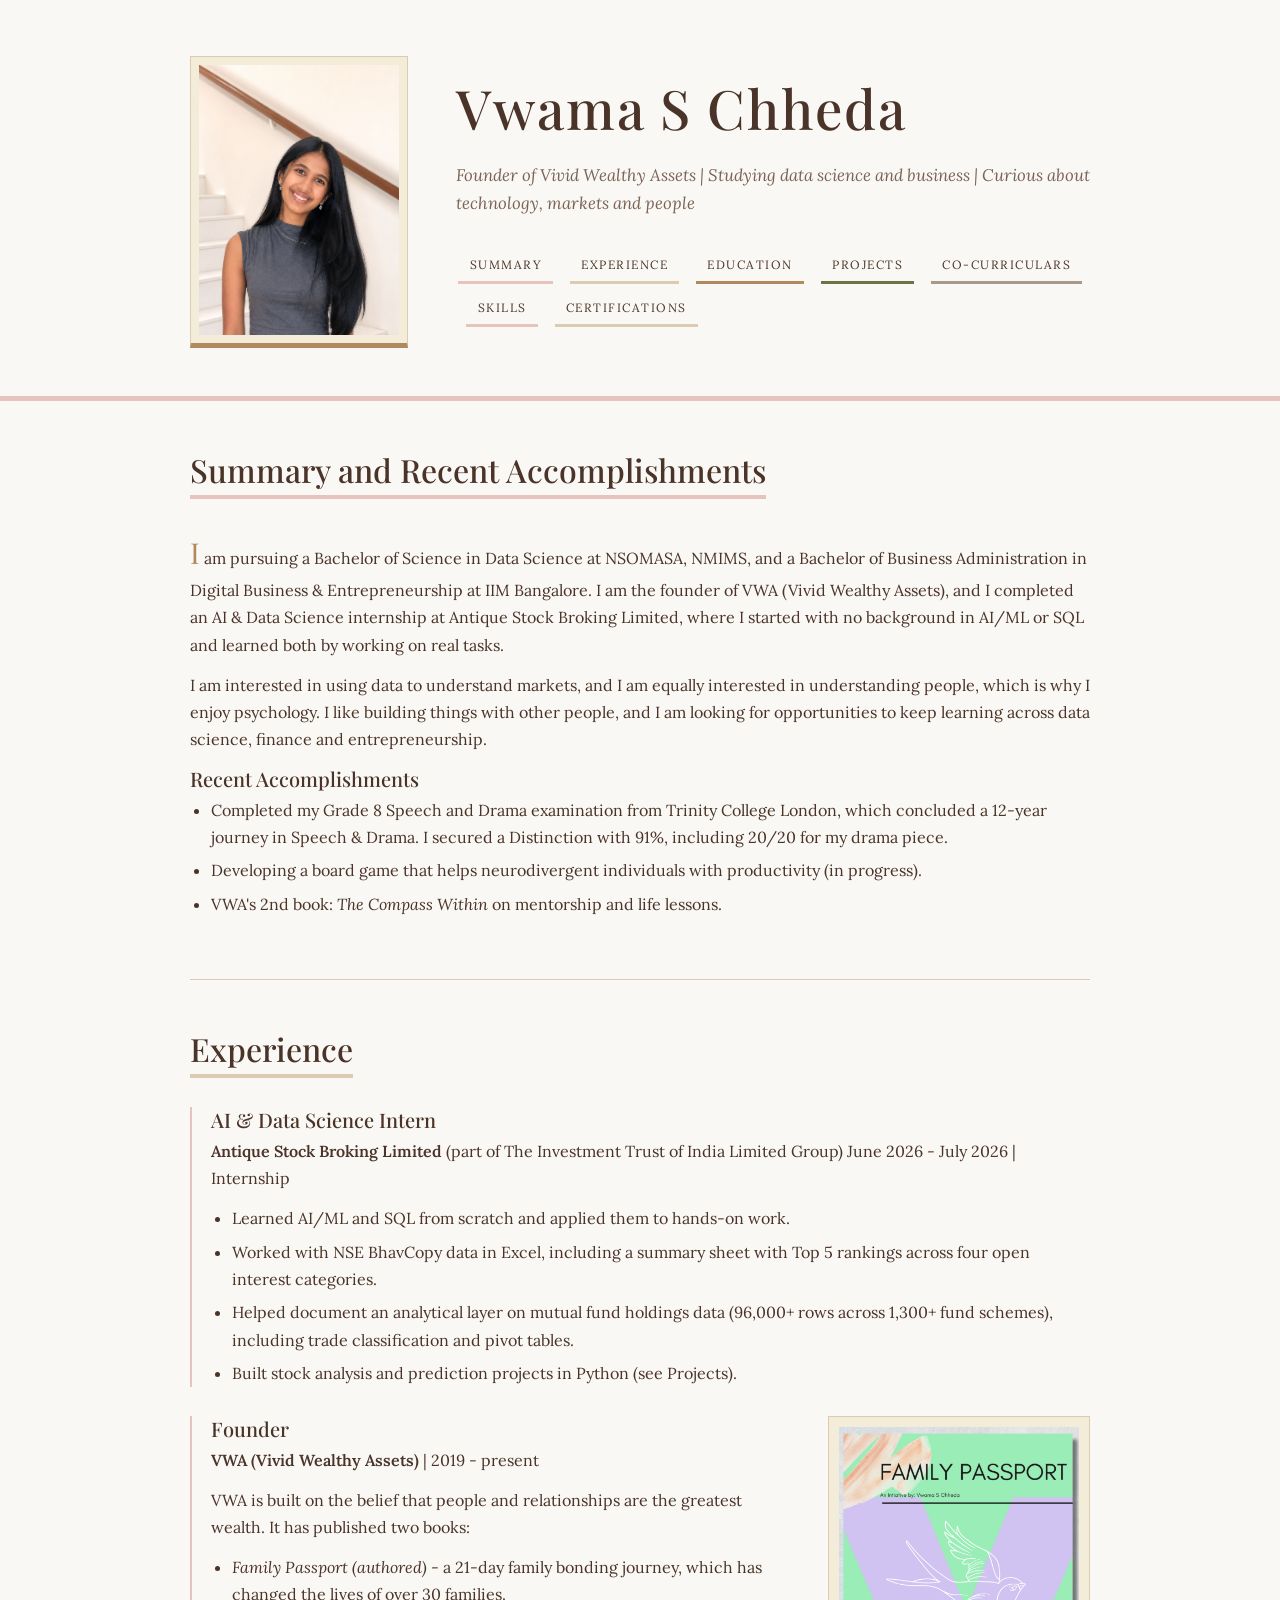
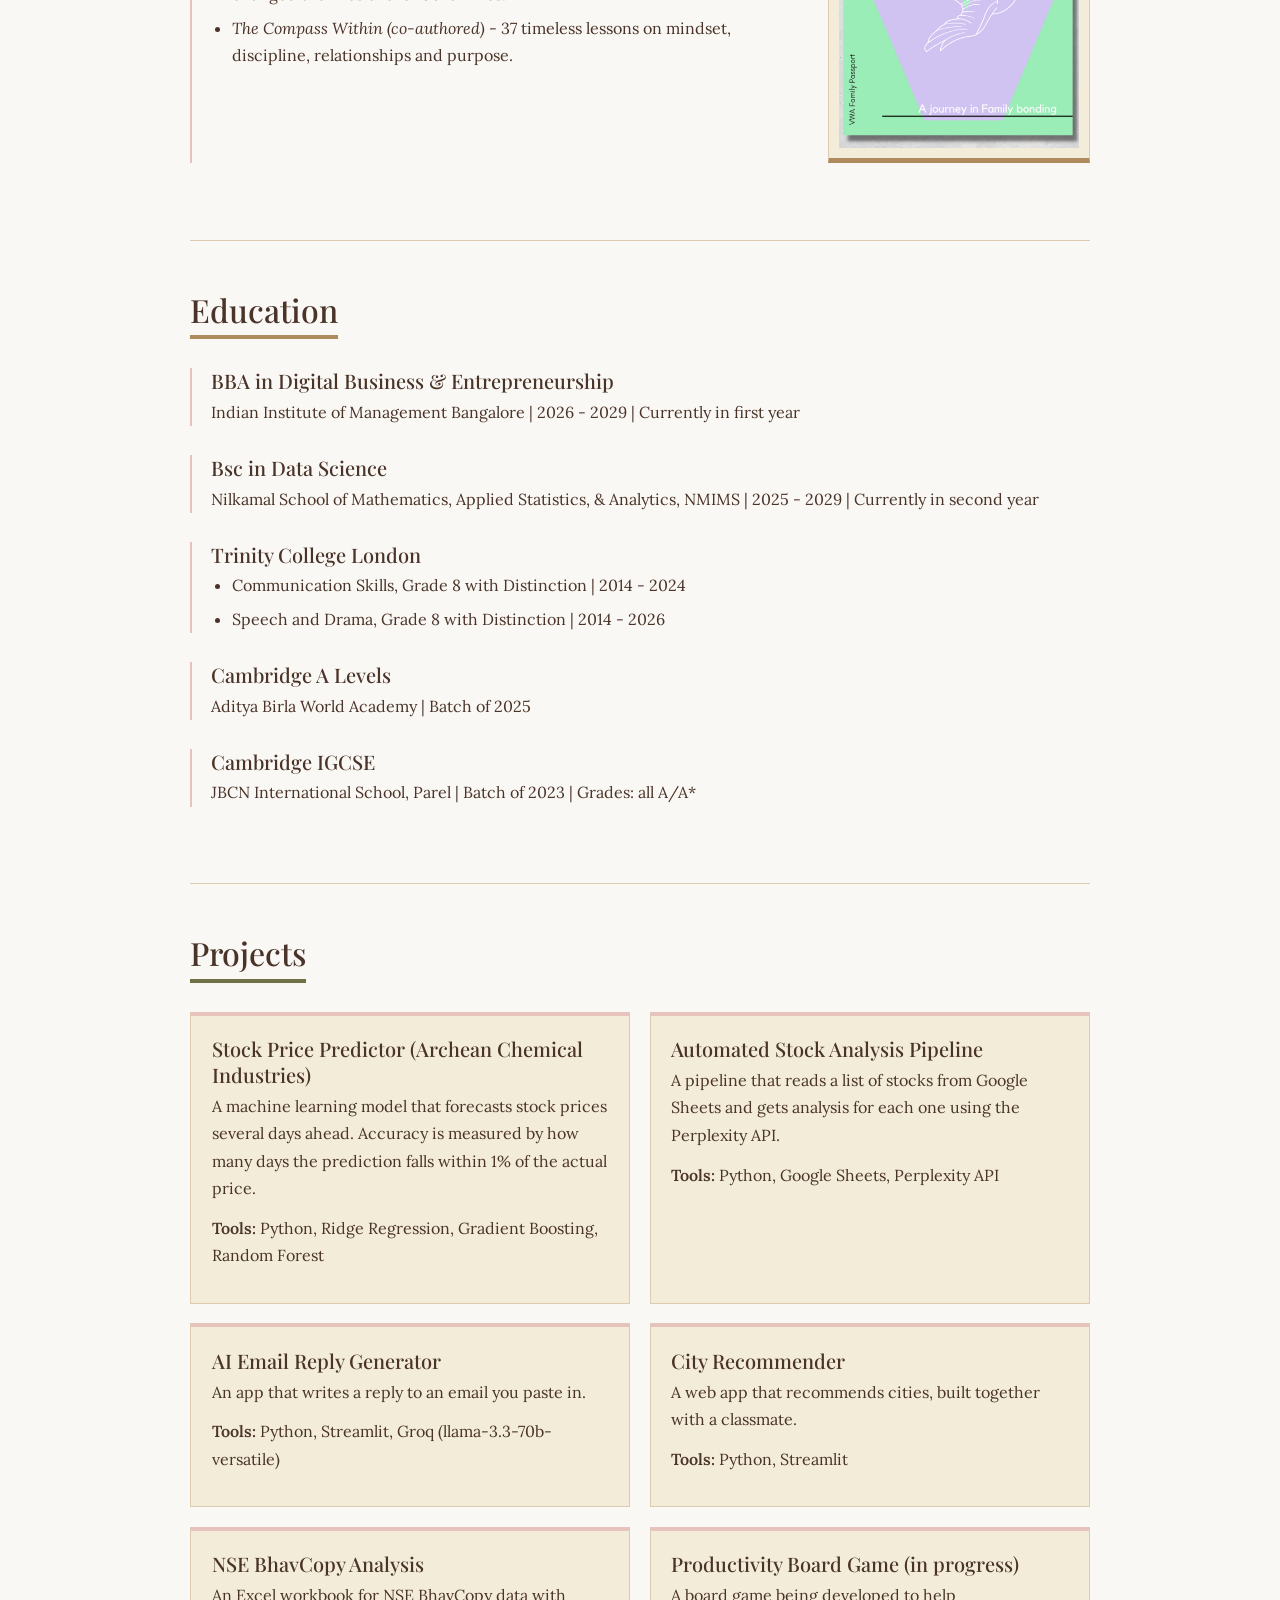
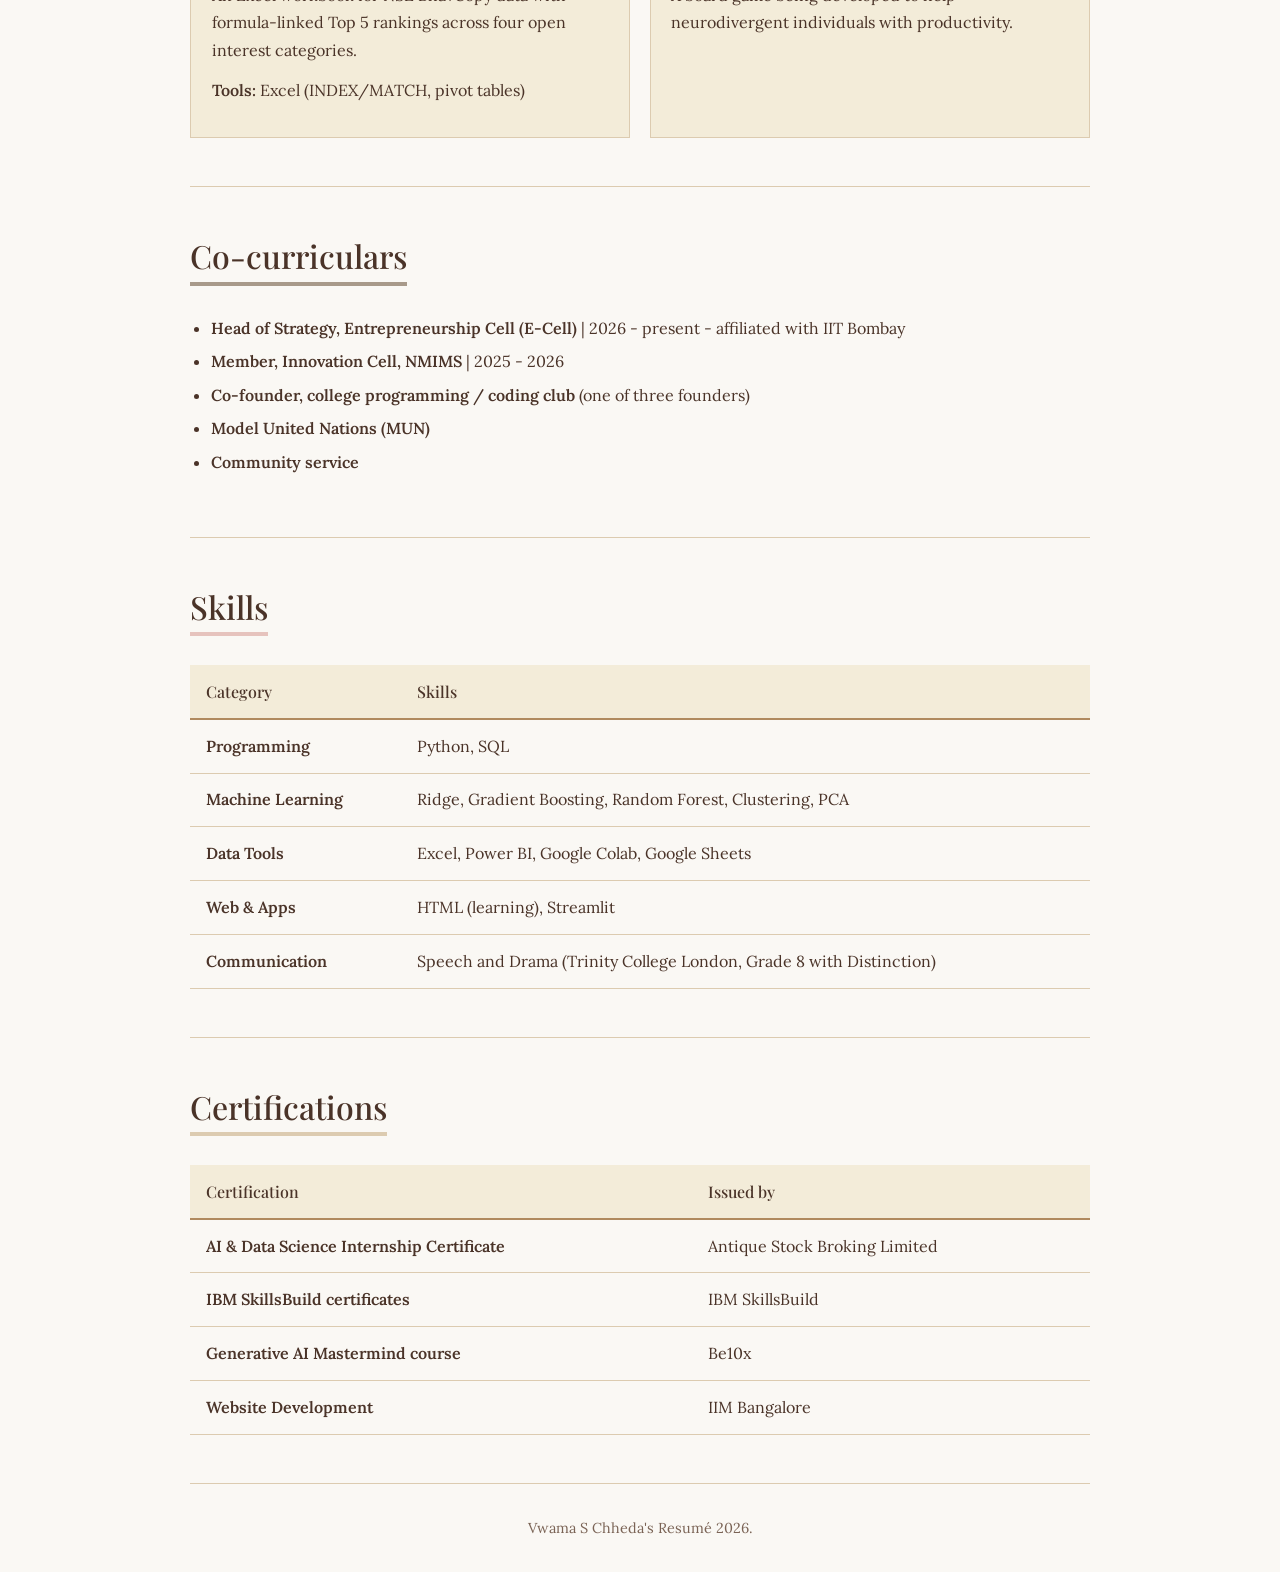
==== commit 71a202a7: "Update index.html" ====
--- a/index.html
+++ b/index.html
@@ -24,7 +24,8 @@
         <img src="1.png" alt="Photo of Vwama" width="150">
         
         <h1>Vwama S Chheda</h1>
-        <p>Founder of Vivid Wealthy Assets | Studying data science and business | Curious about technology, markets and people</p>
+        <p>Founder of Vivid Wealthy Assets | Studying data science and business | 
+            Curious about technology, markets and people</p>
 
         <!-- Navigation: each link jumps to the section with the matching id -->
         <nav>
@@ -68,7 +69,7 @@
                     Developing a board game that helps neurodivergent individuals with productivity (in progress).
                 </li>
                 <li>
-                    VWA's book 2nd book: <em> The Compass Within</em> on mentorship and life lessons.
+                    VWA's 2nd book: <em> The Compass Within</em> on mentorship and life lessons.
                 </li>
             </ul>
         </section>
@@ -105,10 +106,10 @@
                         It has published two books:
                     </p>
                     <ul>
-                        <li><em>Family Passport</em> - a 21-day family bonding journey, which has changed the lives
+                        <li><em>Family Passport (authored) </em> - a 21-day family bonding journey, which has changed the lives
                             of over 30 families.</li>
-                        <li><em>The Compass Within</em> - 37 timeless lessons on mindset, discipline,
-                            relationships and purpose (co-authored).</li>
+                        <li><em>The Compass Within (co-authored) </em> - 37 timeless lessons on mindset, discipline,
+                            relationships and purpose.</li>
                     </ul>
                 </div>
                 <figure class="books-box">
@@ -306,7 +307,7 @@
 
     <!-- ============ FOOTER ============ -->
     <footer>
-        <p> Vwama Chheda's Resumé 2026.</p>
+        <p> Vwama S Chheda's Resumé 2026.</p>
     </footer>
 
 </body>
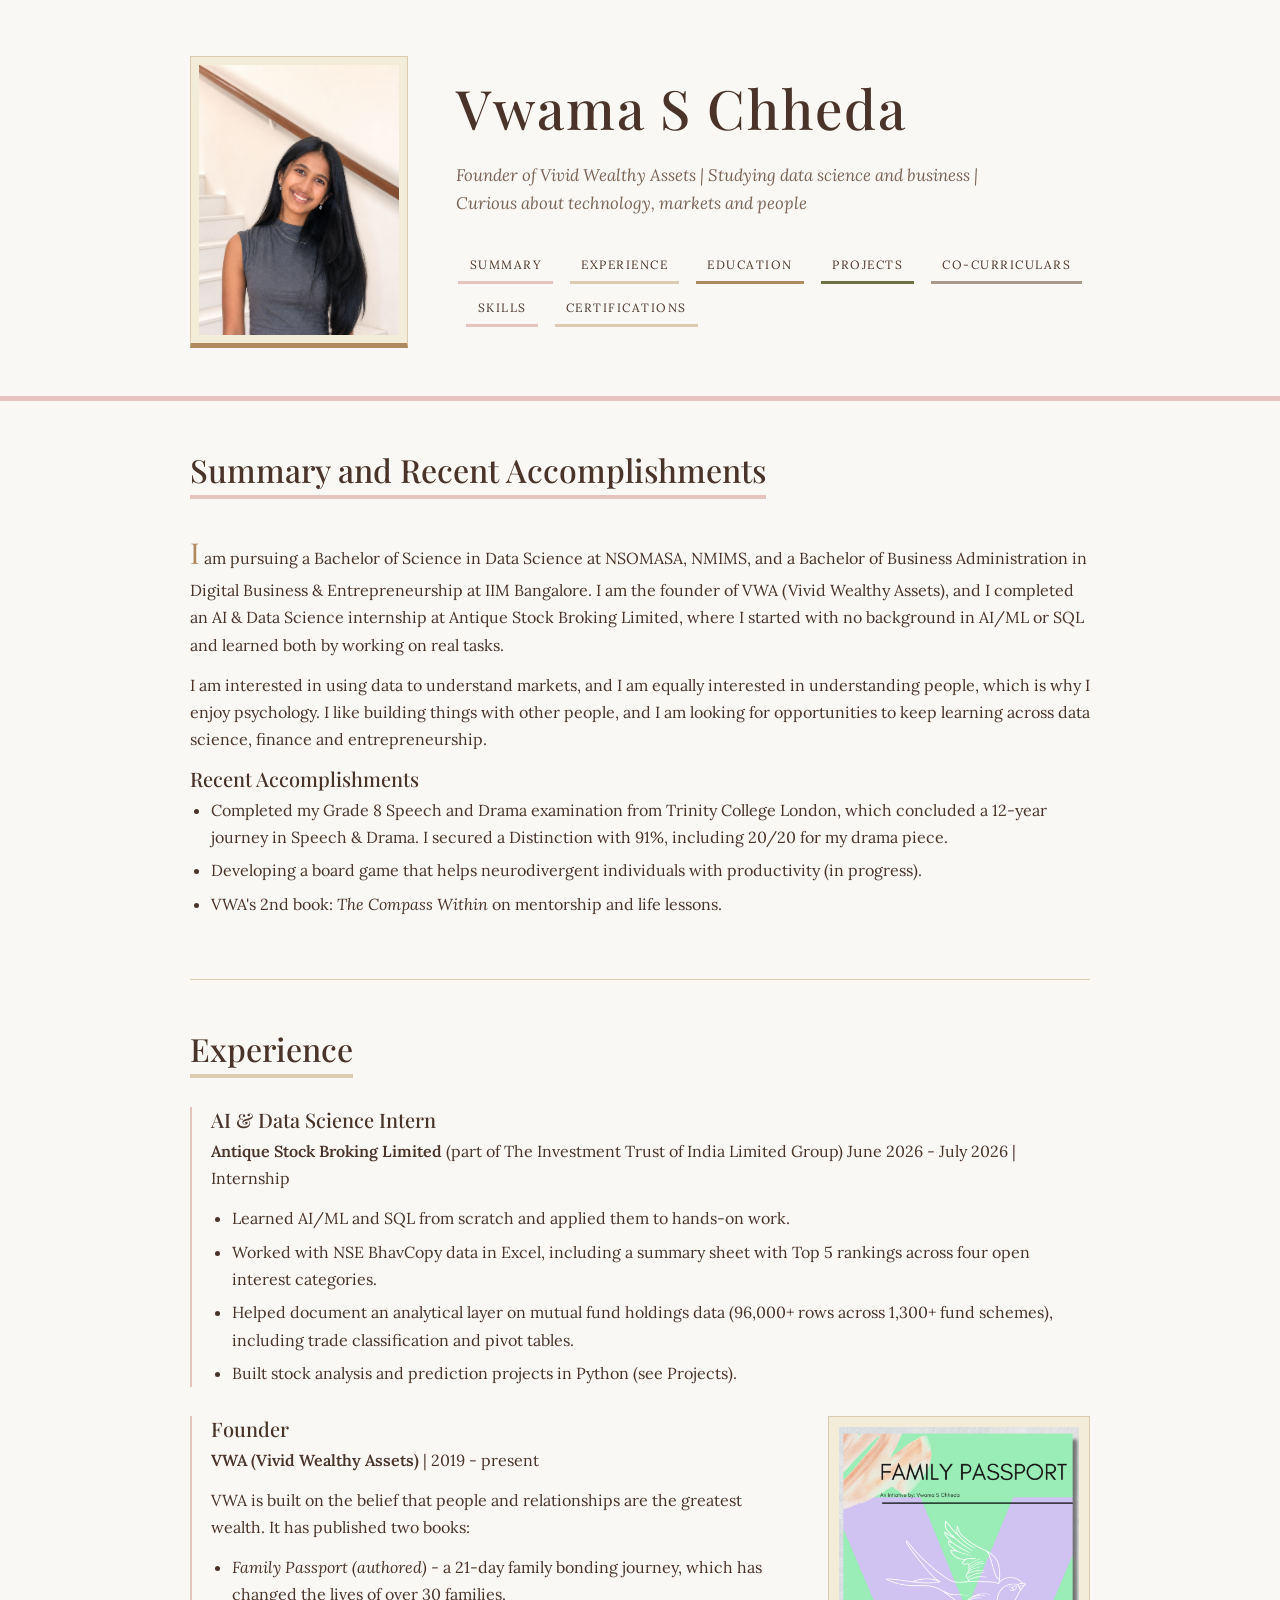
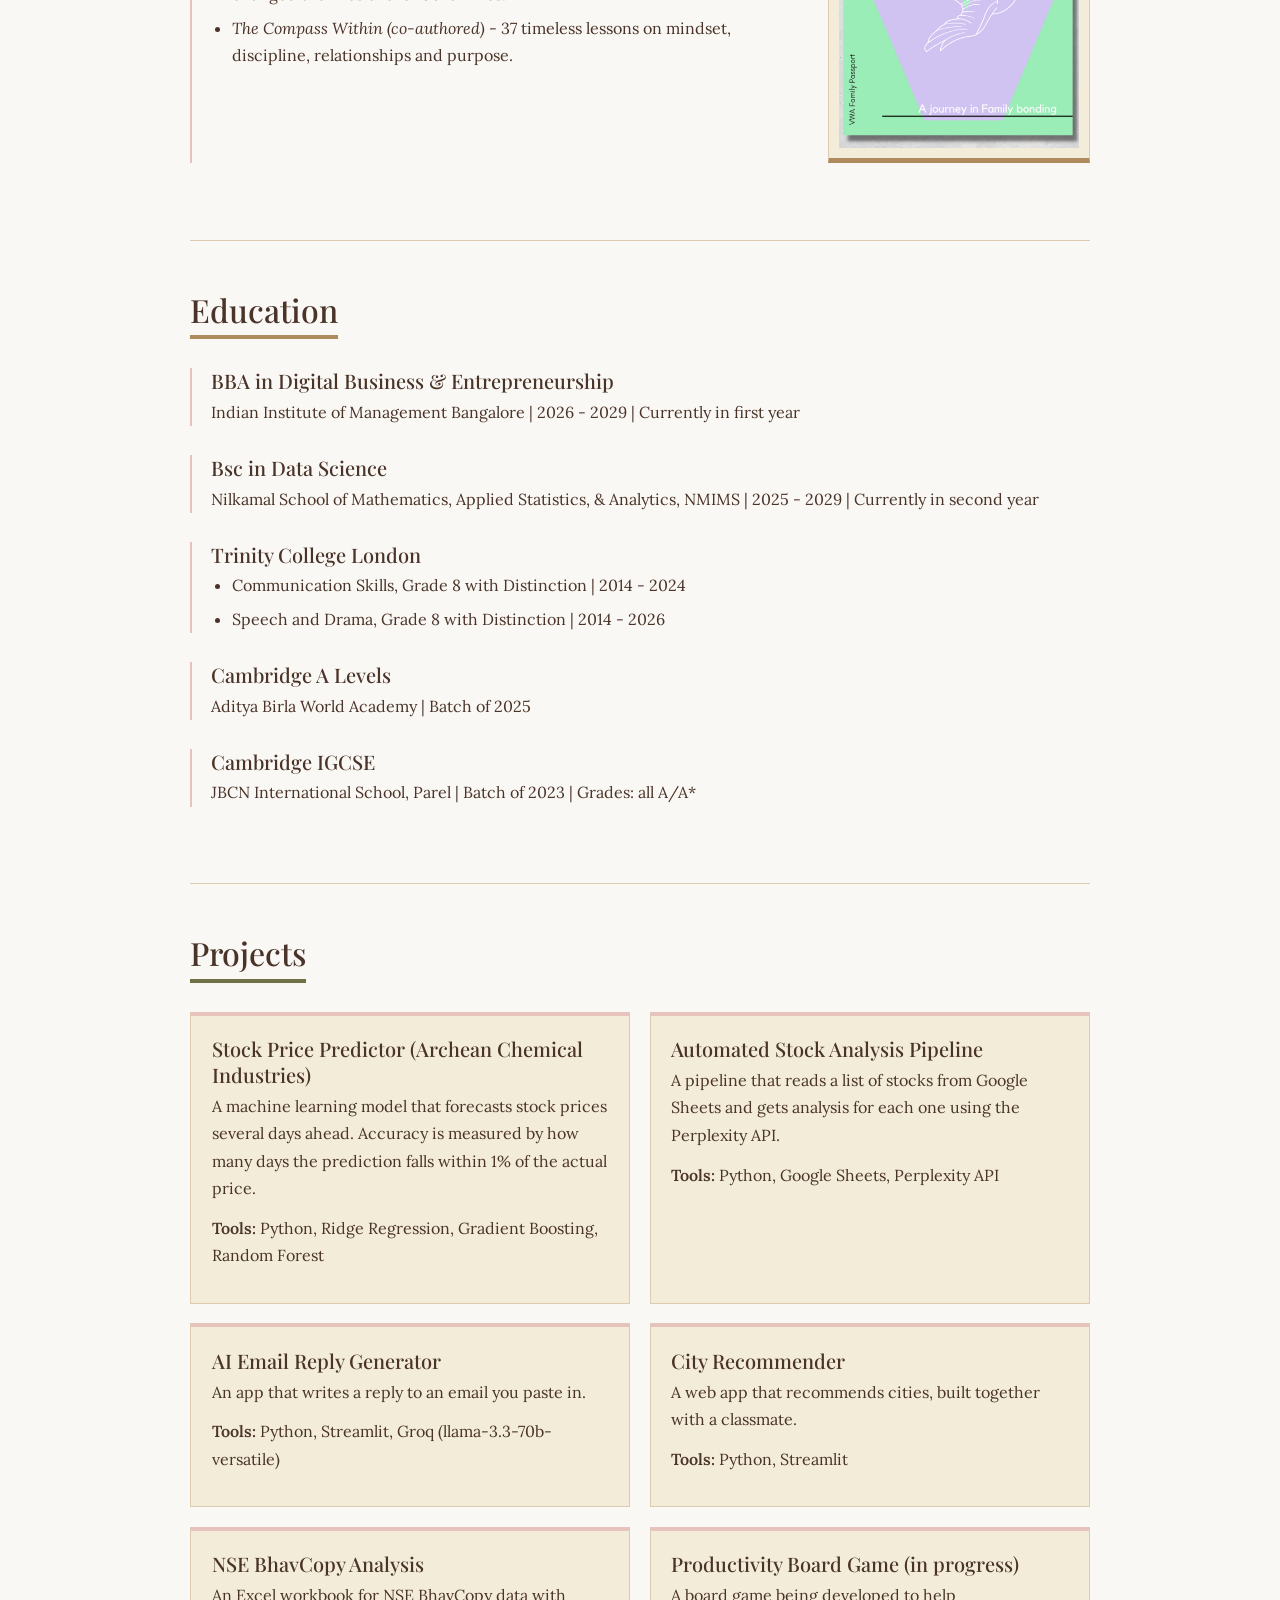
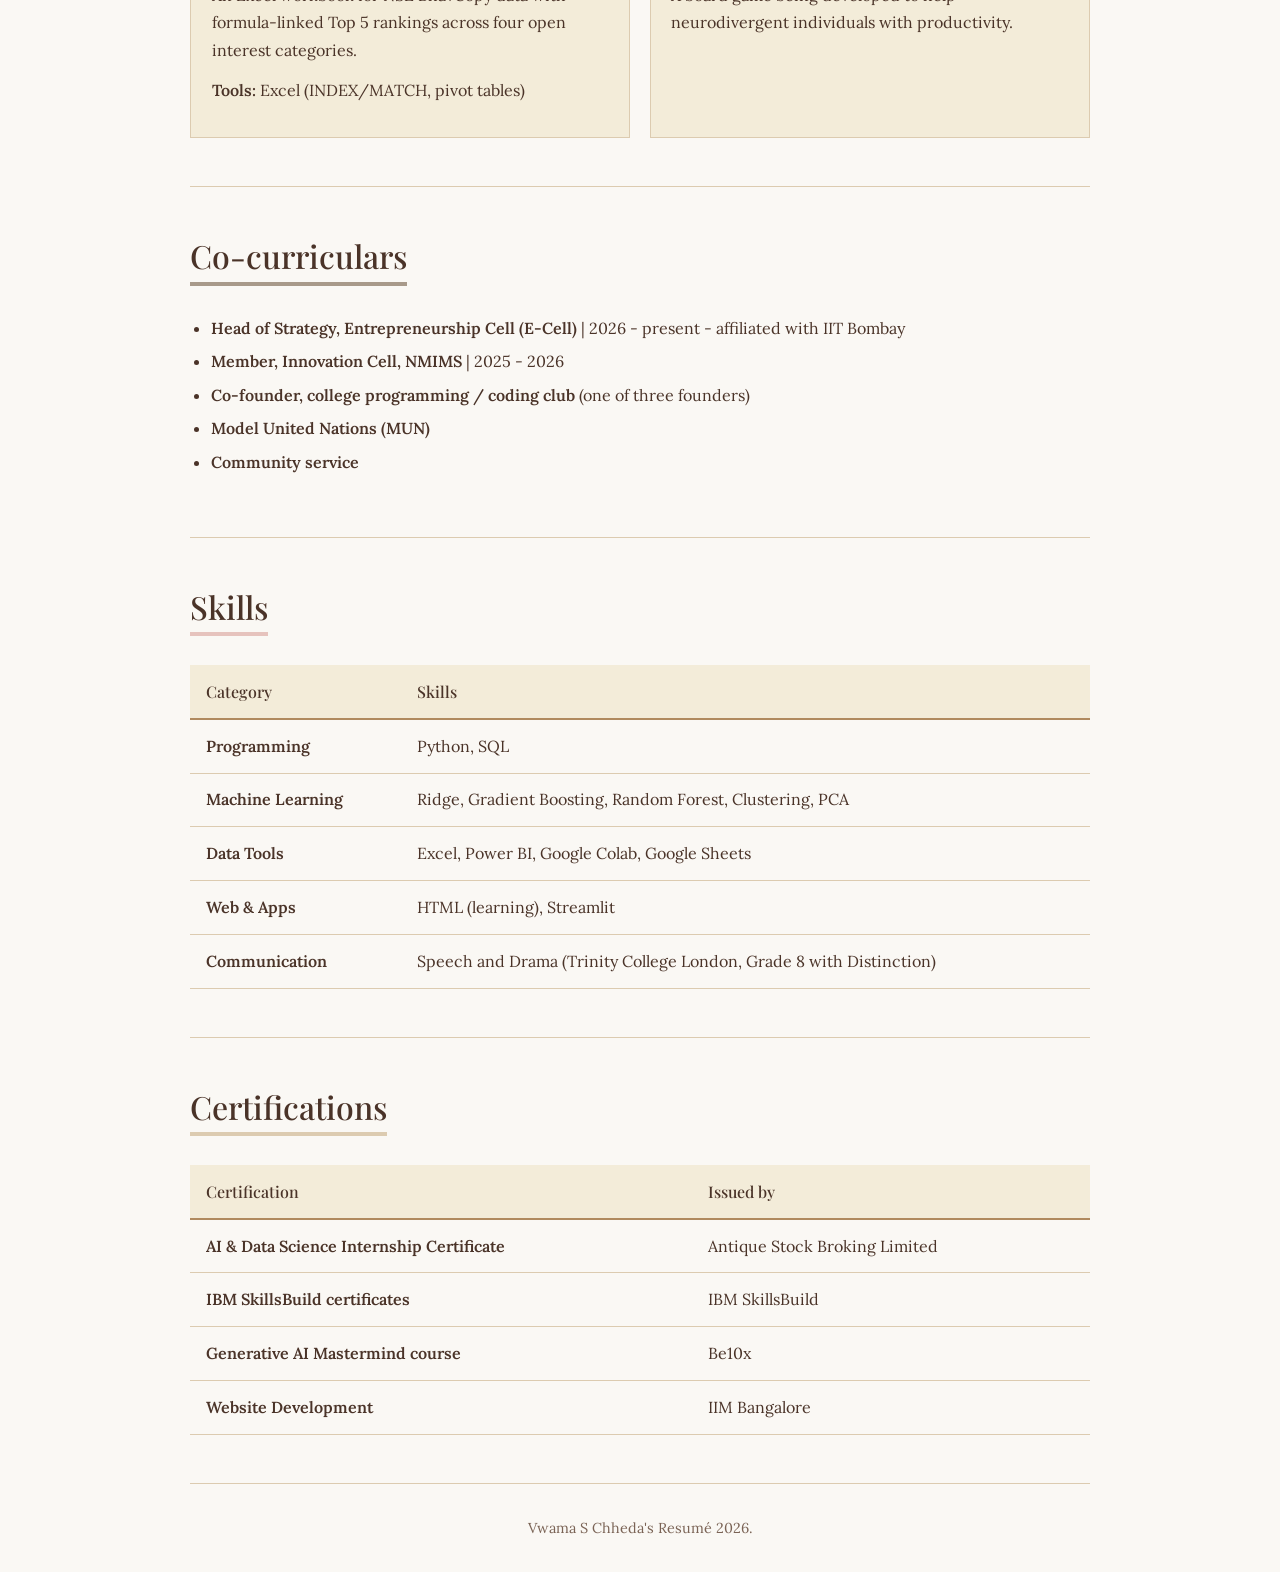
==== commit cd3223d8: "Update index.html" ====
--- a/index.html
+++ b/index.html
@@ -24,7 +24,7 @@
         <img src="1.png" alt="Photo of Vwama" width="150">
         
         <h1>Vwama S Chheda</h1>
-        <p>Founder of Vivid Wealthy Assets | Studying data science and business | 
+        <p>Founder of Vivid Wealthy Assets | Studying data science and business | <br>
             Curious about technology, markets and people</p>
 
         <!-- Navigation: each link jumps to the section with the matching id -->
--- a/styles.css
+++ b/styles.css
@@ -1,7 +1,6 @@
 /* ==========================================================
    styles.css  -  Resume website for Vwama
    Theme: modern, minimal, warm neutrals.
-   Uses only what was taught in Modules 4 and 5.
 
    Colour palette (hex codes):
      Off-white  #faf8f4   page background
@@ -131,9 +130,6 @@
 
 /* ---------- 3. NAVIGATION ---------- */
 
-/* The "|" characters in the HTML sit directly inside <nav>. Giving the nav
-   the same colour as the background hides them, while the links
-   get their own colour below. */
 nav {
     color: #faf8f4;
 }
@@ -321,36 +317,6 @@
 }
 
 
-/* ---------- 8. CONTACT FORM ---------- */
-
-label {
-    font-weight: 600;
-    font-size: 0.9rem;
-}
-
-/* Attribute selectors: style inputs by type.
-   calc(): 100% minus padding (24px) and border (2px) = exact width */
-input[type="text"],
-input[type="email"],
-textarea {
-    width: calc(100% - 26px);
-    max-width: 500px;
-    padding: 12px;
-    margin-top: 0.3rem;
-    background-color: #ffffff;
-    border: 1px solid #a89a8a;
-    border-radius: 2px;
-    font-family: inherit;                 /* inherit: use the page font */
-    font-size: 1rem;
-    color: #4a3328;
-}
-
-input[type="text"]:focus,
-input[type="email"]:focus,
-textarea:focus {
-    border-color: #6f7244;
-    outline: 3px solid #e6c3bd;
-}
 
 button {
     background-color: #6f7244;
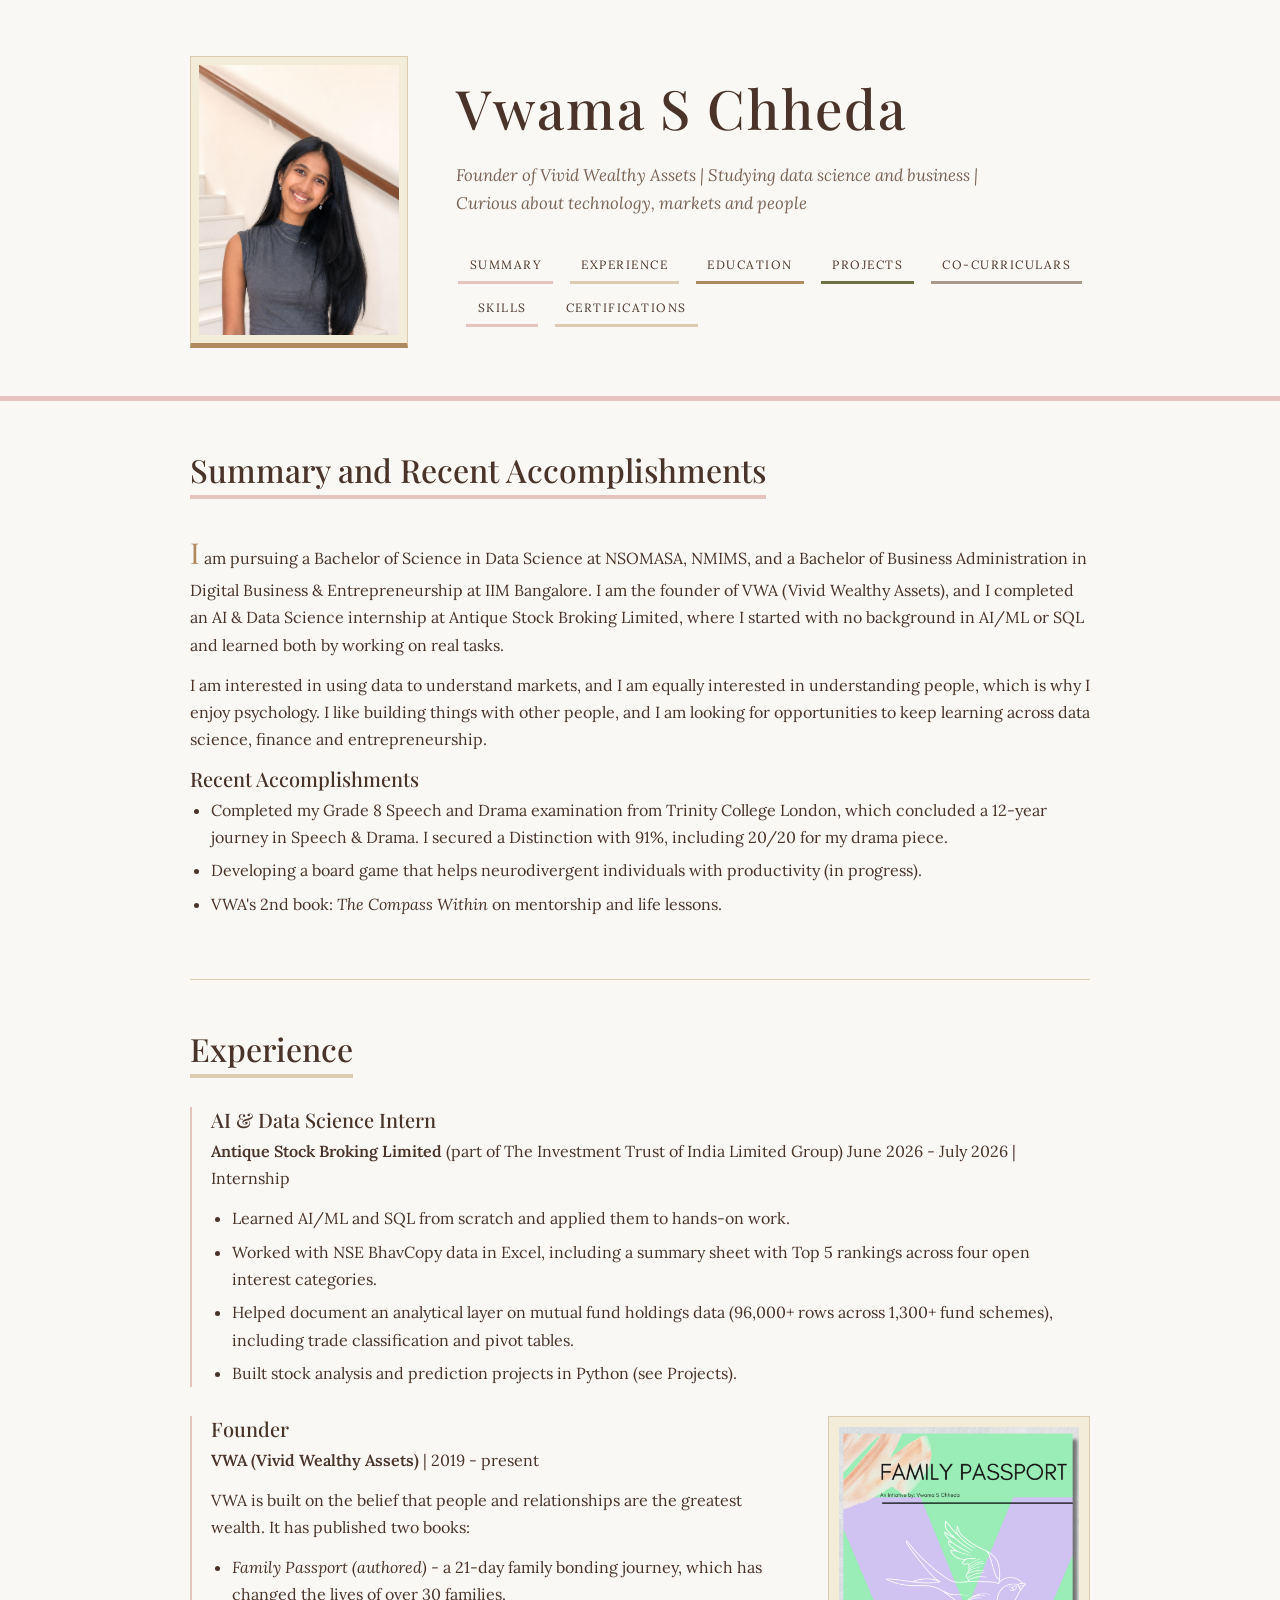
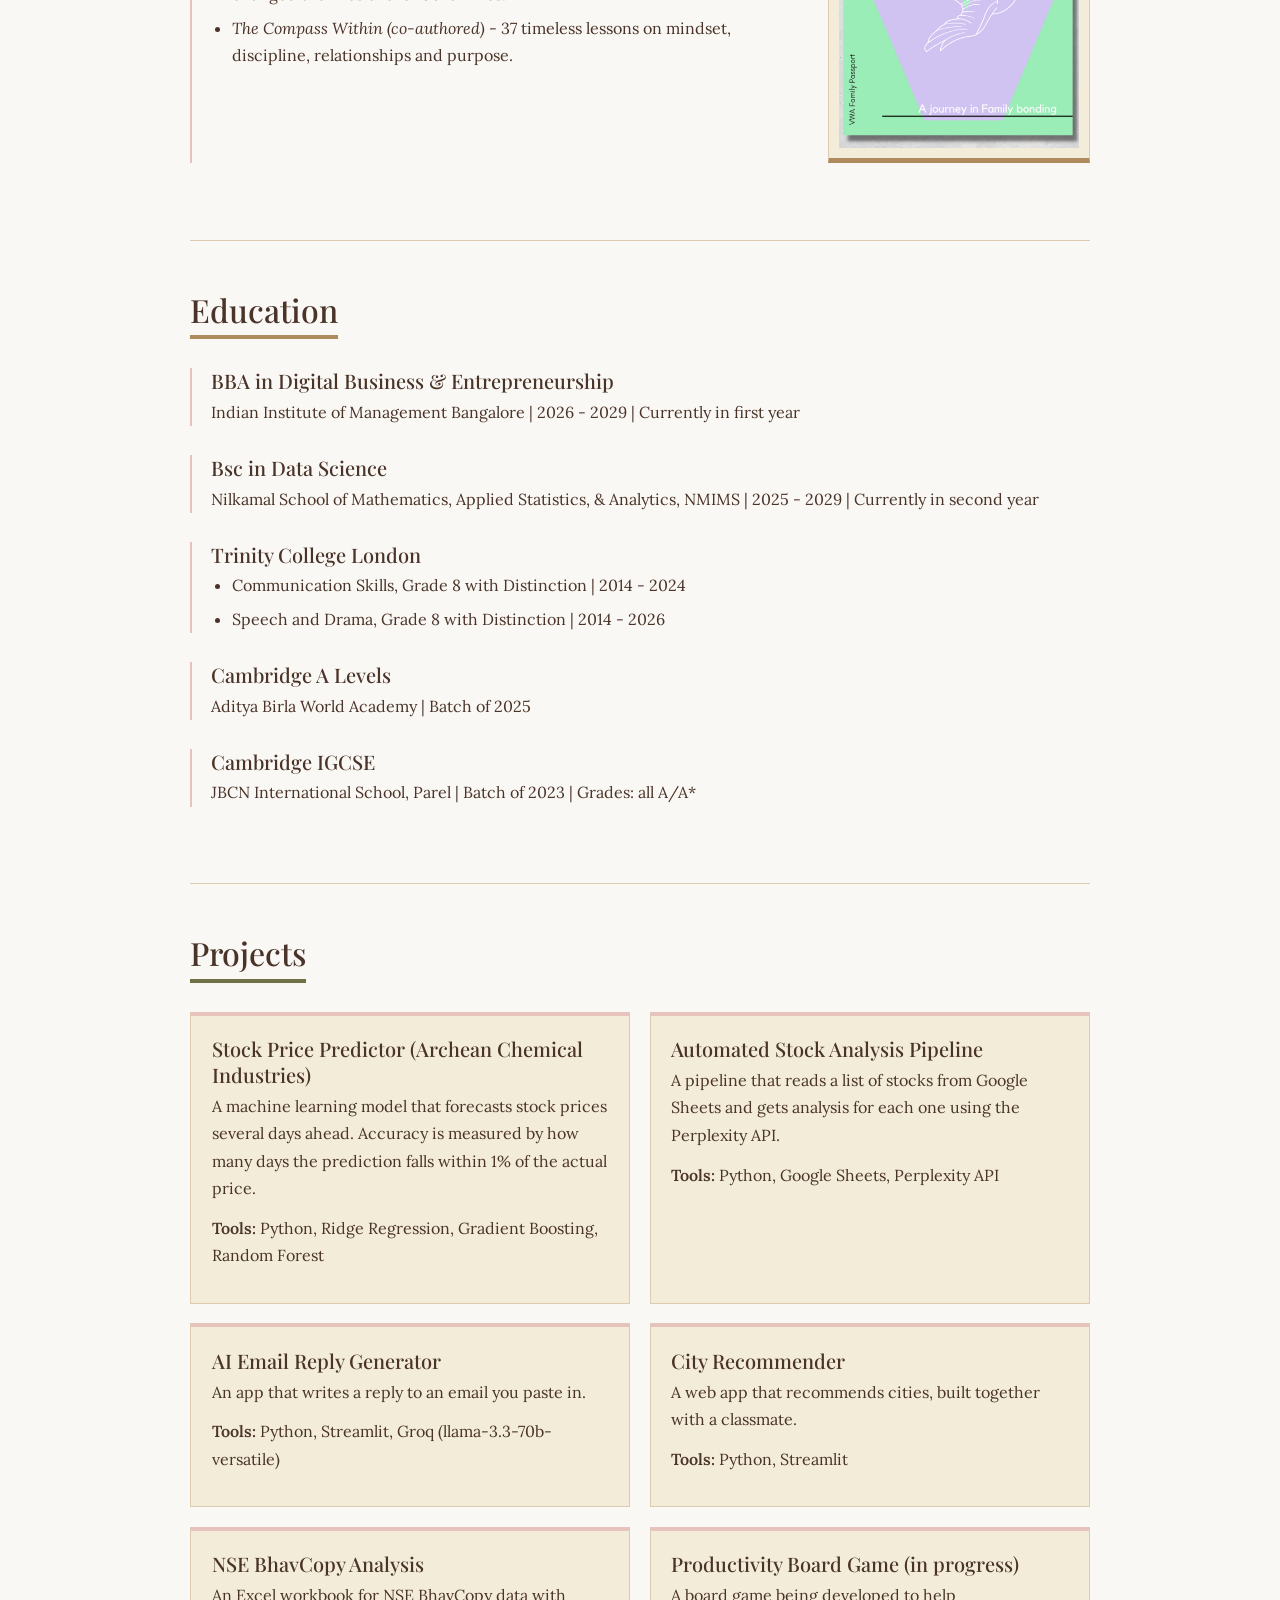
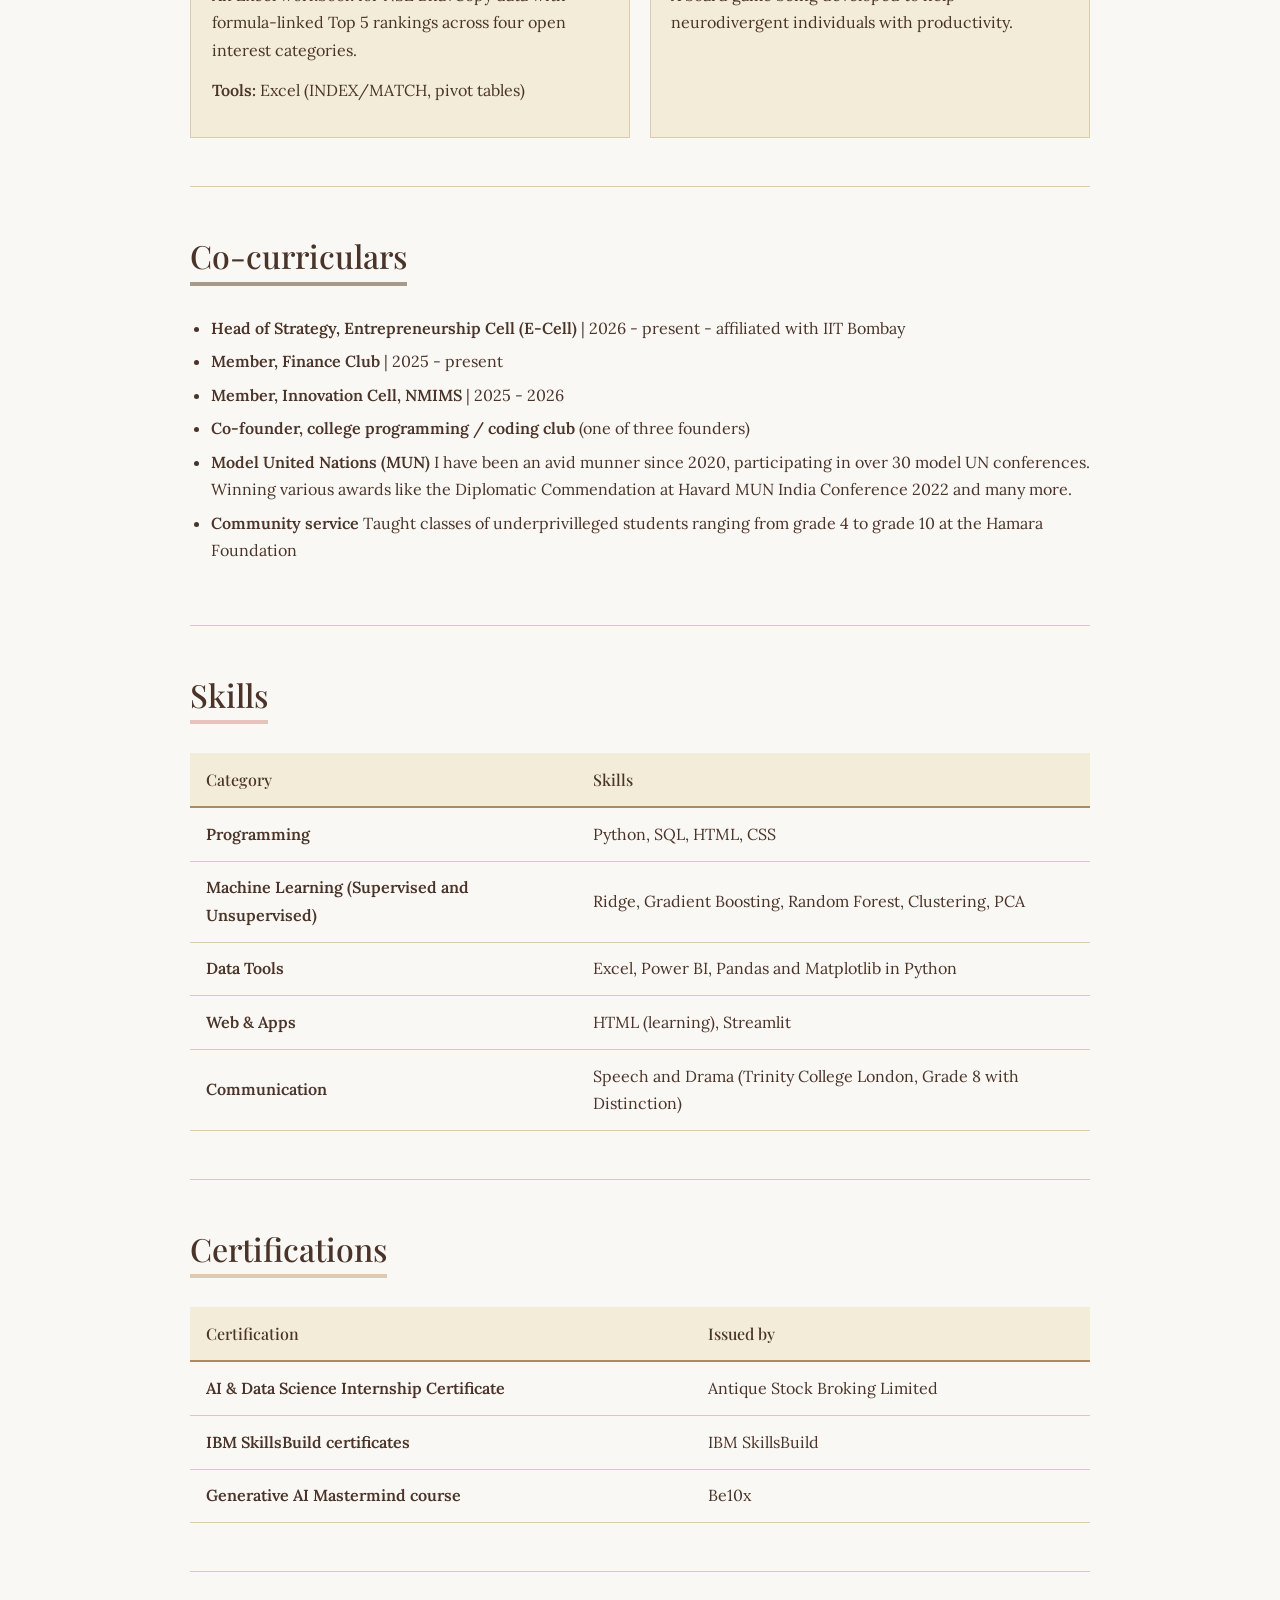
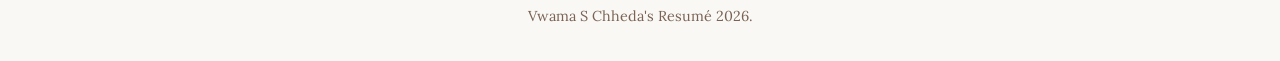
==== commit d5928182: "Update index.html" ====
--- a/index.html
+++ b/index.html
@@ -214,6 +214,9 @@
                     <strong>Head of Strategy, Entrepreneurship Cell (E-Cell)</strong> | 2026 - present - affiliated with IIT Bombay
                 </li>
                 <li>
+                    <strong>Member, Finance Club </strong> | 2025 - present
+                </li>
+                <li>
                     <strong>Member, Innovation Cell, NMIMS</strong> | 2025 - 2026
                 </li>
                 <li>
@@ -221,11 +224,12 @@
                 </li>
                 <li>
                     <strong>Model United Nations (MUN)</strong>
-                    <!-- Add details: conferences attended, awards, years -->
+                    I have been an avid munner since 2020, participating in over 30 model UN conferences. 
+                    Winning various awards like the Diplomatic Commendation at Havard MUN India Conference 2022 and many more.
                 </li>
                 <li>
                     <strong>Community service</strong>
-                    <!-- Add details: what you did, where, and when -->
+                    Taught classes of underprivilleged students ranging from grade 4 to grade 10 at the Hamara Foundation
                 </li>
             </ul>
         </section>
@@ -245,15 +249,15 @@
                 <tbody>
                     <tr>
                         <td>Programming</td>
-                        <td>Python, SQL</td>
-                    </tr>
-                    <tr>
-                        <td>Machine Learning</td>
+                        <td>Python, SQL, HTML, CSS</td>
+                    </tr>
+                    <tr>
+                        <td>Machine Learning (Supervised and Unsupervised)</td>
                         <td>Ridge, Gradient Boosting, Random Forest, Clustering, PCA</td>
                     </tr>
                     <tr>
                         <td>Data Tools</td>
-                        <td>Excel, Power BI, Google Colab, Google Sheets</td>
+                        <td>Excel, Power BI, Pandas and Matplotlib in Python</td>
                     </tr>
                     <tr>
                         <td>Web &amp; Apps</td>
@@ -293,10 +297,6 @@
                         <!-- Fill in who issued this -->
                         <td>Be10x</td>
                     </tr>
-                    <tr>
-                        <td>Website Development</td>
-                        <td>IIM Bangalore</td>
-                    </tr>
                 </tbody>
             </table>
         </section>
